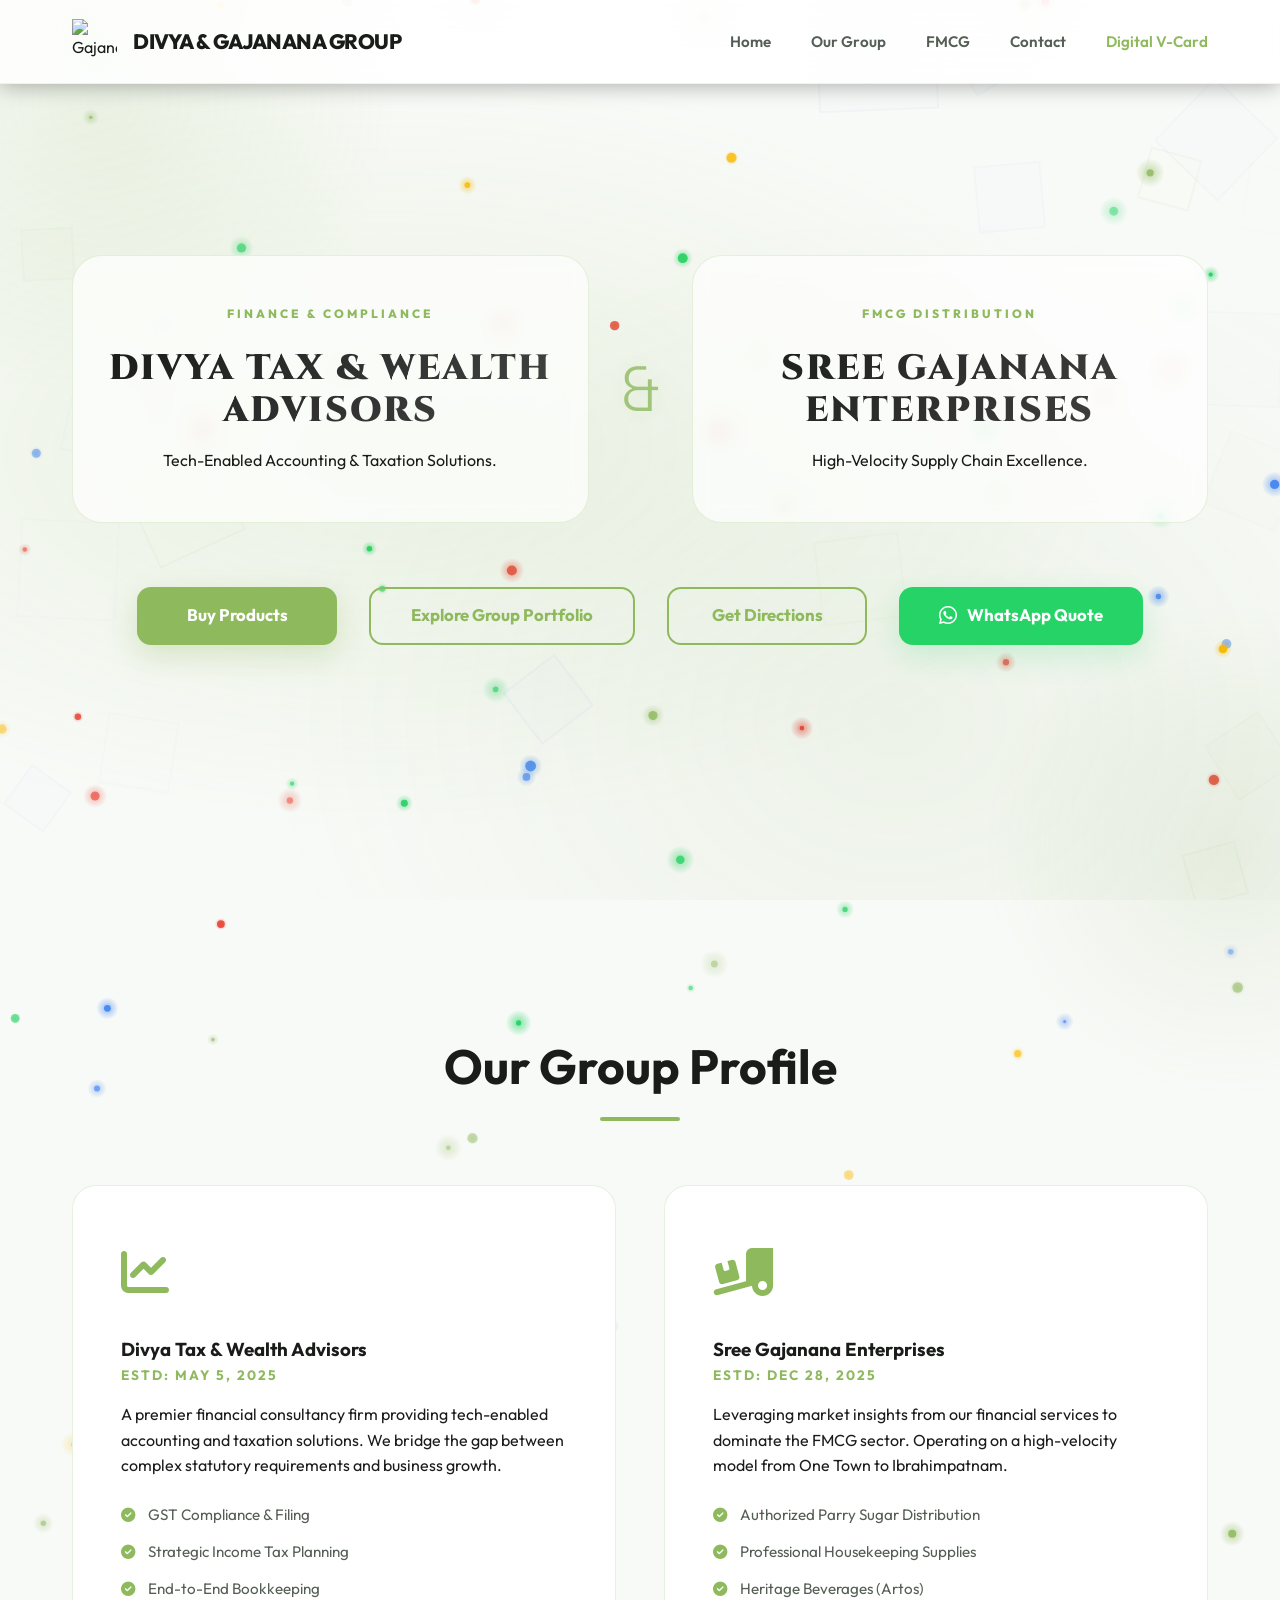
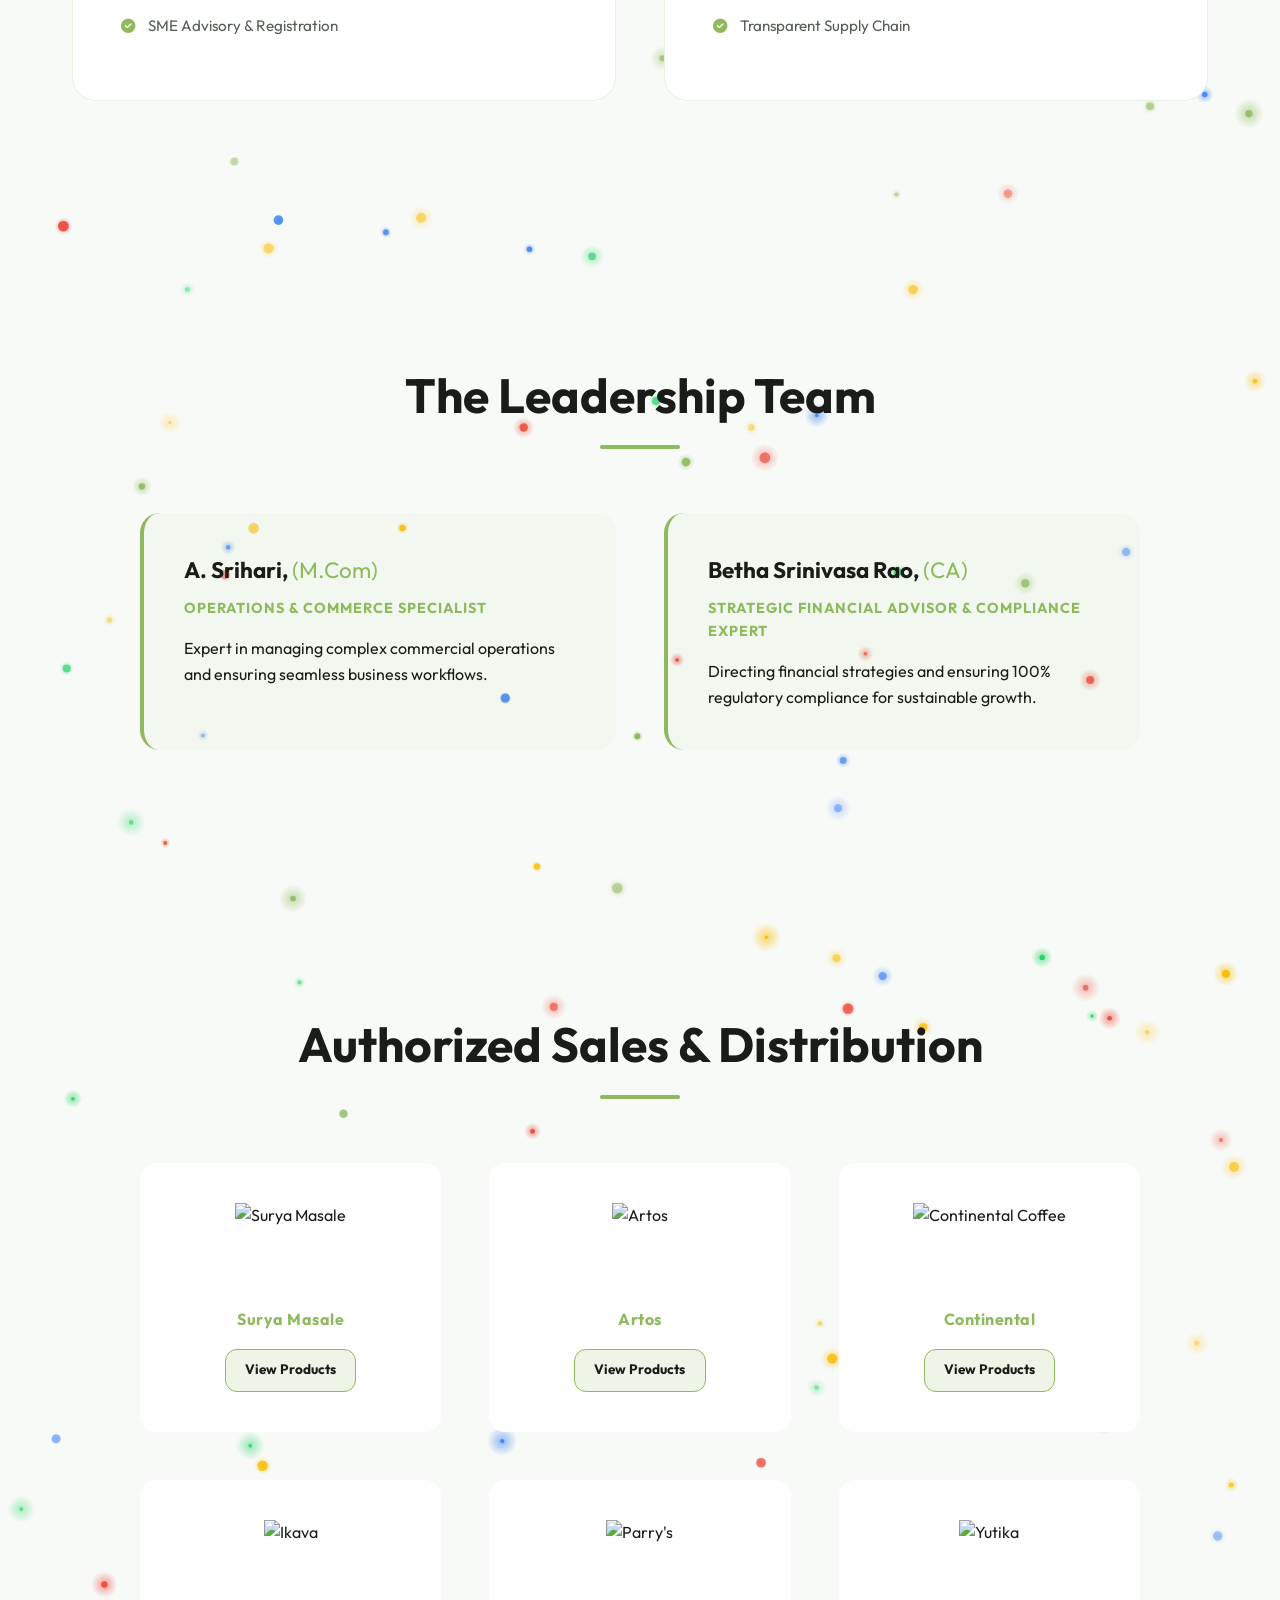
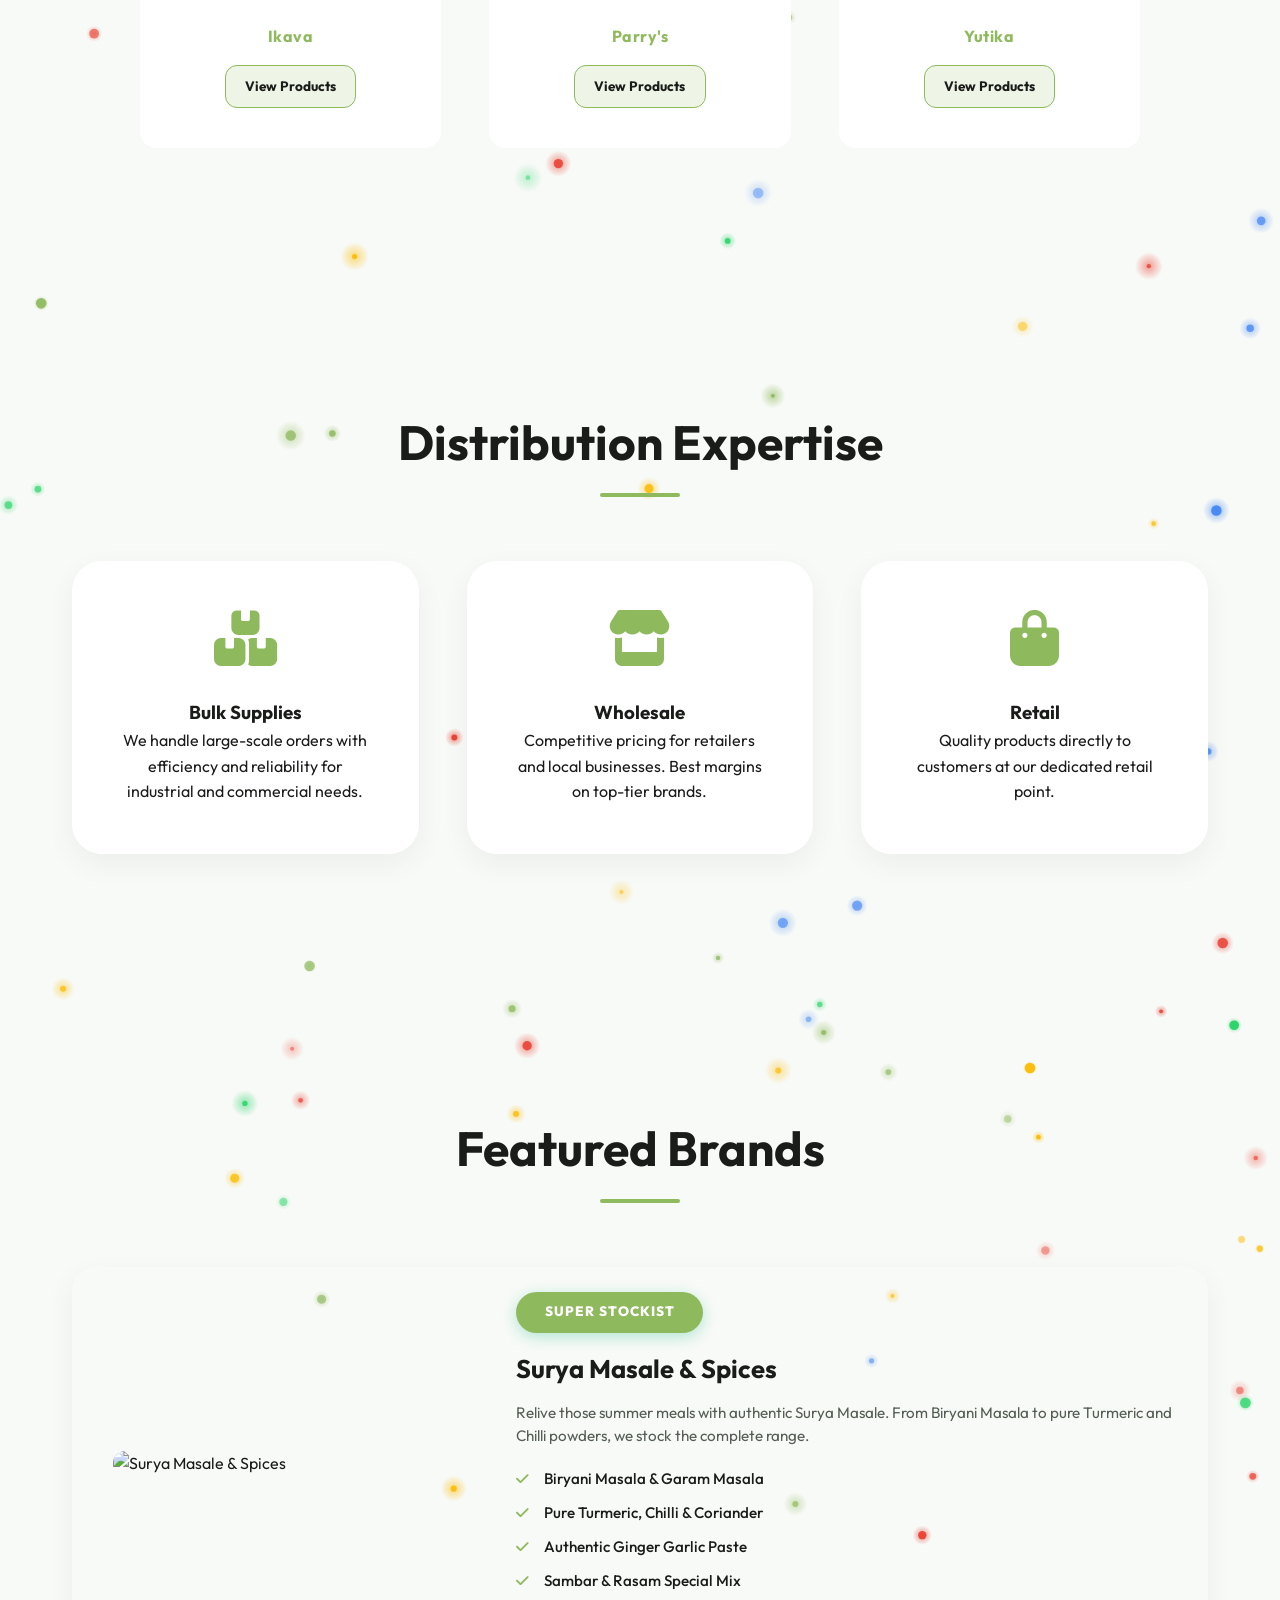
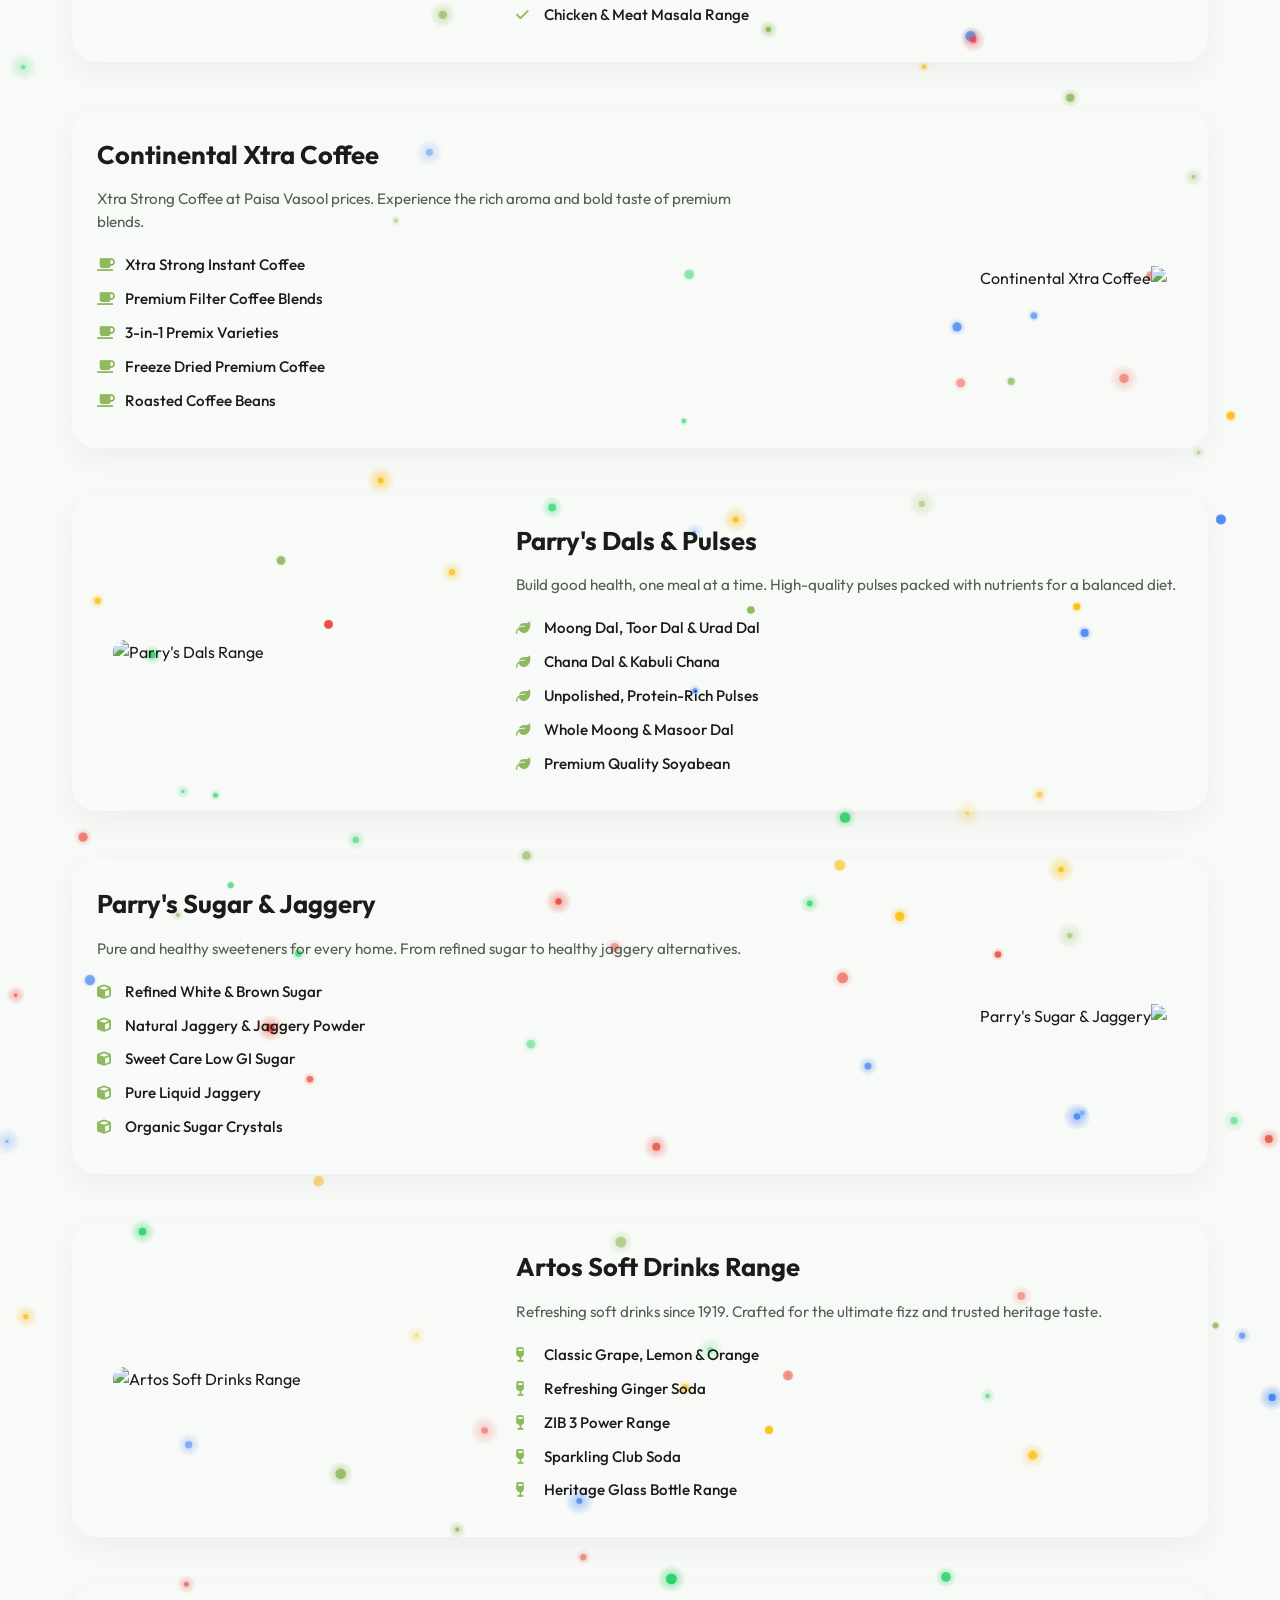
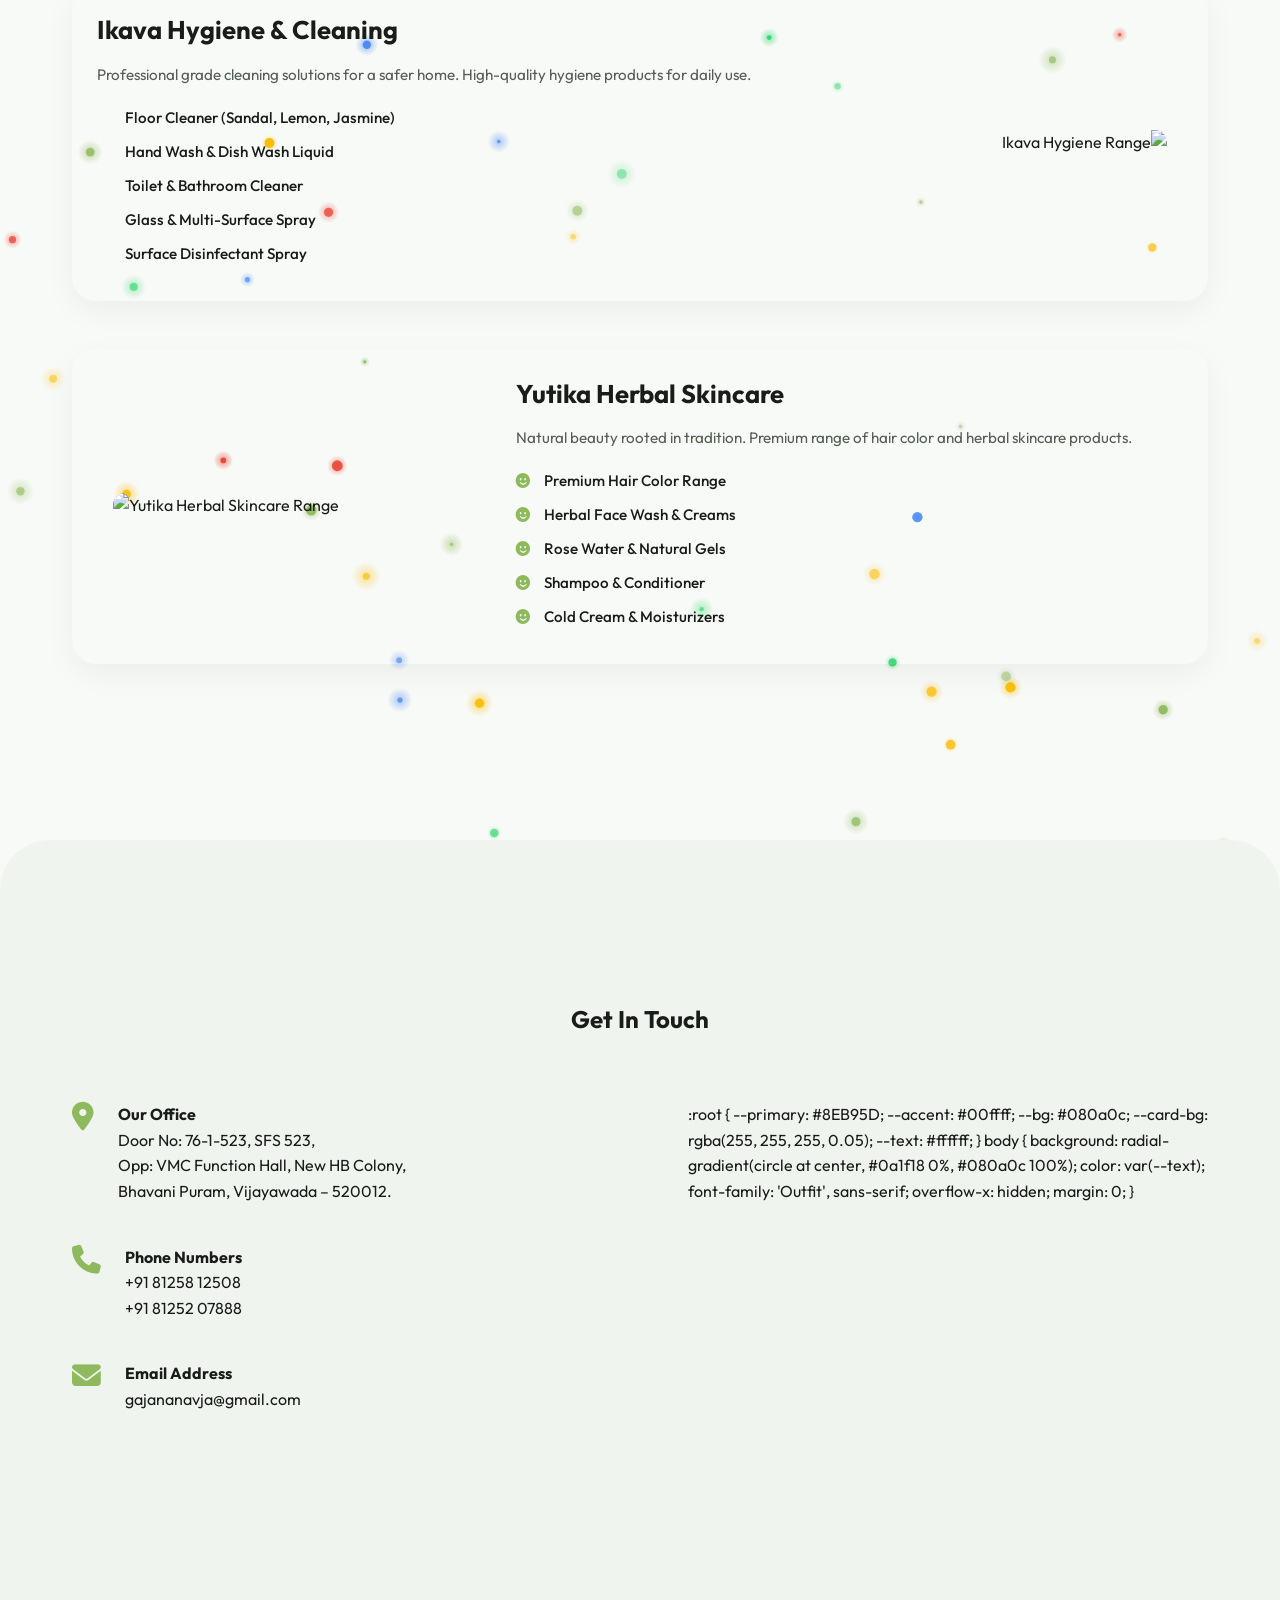
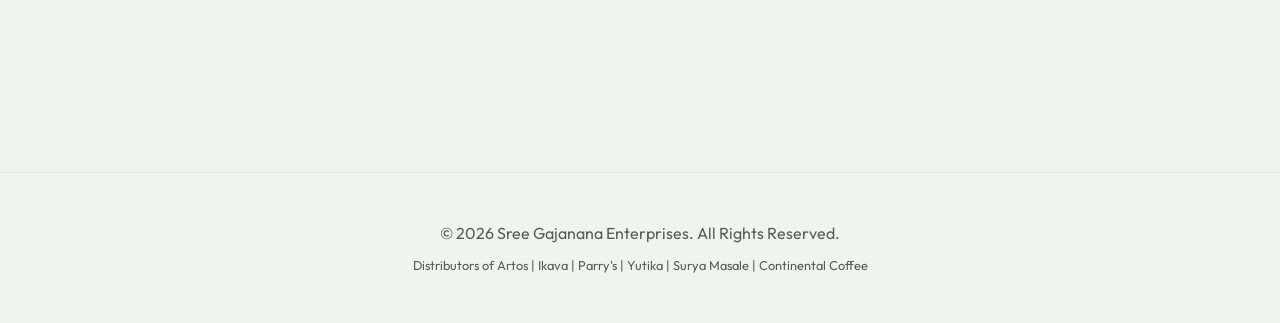
==== index.html @ d681a9a7 "Add files via upload" ====
<!DOCTYPE html>
<html lang="en">

<head>
    <meta charset="UTF-8">
    <meta name="viewport" content="width=device-width, initial-scale=1.0">
    <title>Sree Gajanana Enterprises | Authorized Wholesale Distributor</title>
    <meta name="description"
        content="Super Stockist of Surya Masala and Distributors of Artos, Ikava, Parry's, Yutika, and Continental Coffee. Bulk, Wholesale and Retail in Vijayawada.">
    <link rel="preconnect" href="https://fonts.googleapis.com">
    <link rel="preconnect" href="https://fonts.gstatic.com" crossorigin>
    <link rel="preconnect" href="https://www.gstatic.com" crossorigin>
    <link rel="stylesheet" href="style.css">
    <link href="https://fonts.googleapis.com/css2?family=Outfit:wght@300;400;600;700;800;900&family=Cinzel:wght@700;900&family=Space+Grotesk:wght@300;500;700&display=swap" rel="stylesheet">
    <link rel="stylesheet" href="https://cdnjs.cloudflare.com/ajax/libs/font-awesome/6.4.0/css/all.min.css">
    <style>
        @keyframes floatCard {
            0% { transform: translateY(0px); }
            50% { transform: translateY(-15px); }
            100% { transform: translateY(0px); }
        }
        .group-card, .leader-card, .brand-card {
            animation: floatCard 6s ease-in-out infinite;
        }
        .group-card:nth-child(even), .leader-card:nth-child(even), .brand-card:nth-child(even) {
            animation-delay: 1.5s;
            animation-duration: 7s;
        }
    </style>
</head>

<body>
    <canvas id="blocks-canvas" style="position: fixed; inset: 0; z-index: -1; pointer-events: none; opacity: 0.3;"></canvas>
    <div class="watermark"></div>

    <header>
        <div class="container">
            <nav>
                <div class="logo-container">
                    <img src="LOGO/mainlogo2.png" alt="Gajanana Logo" class="logo-img" width="50" height="50">
                    <span class="brand-name">Divya & Gajanana Group</span>
                </div>
                <div class="menu-toggle" id="mobile-menu">
                    <i class="fas fa-bars"></i>
                </div>
                <ul class="nav-links">
                    <li><a href="#home">Home</a></li>
                    <li><a href="#about">Our Group</a></li>
                    <li><a href="#brands">FMCG</a></li>
                    <li><a href="#contact">Contact</a></li>
                    <li><a href="vcard.html" style="color: var(--accent);">Digital V-Card</a></li>
                </ul>
            </nav>
        </div>
    </header>

    <main>
        <!-- Hero Section -->
        <section class="hero" id="home">
            <div class="container">
                <div class="hero-split">
                    <div class="hero-block reveal">
                        <span class="hero-tag">FINANCE & COMPLIANCE</span>
                        <h1 class="split-title">DIVYA TAX & WEALTH ADVISORS</h1>
                        <p>Tech-Enabled Accounting & Taxation Solutions.</p>
                    </div>
                    <div class="hero-divider">
                        <span class="hero-amp">&</span>
                    </div>
                    <div class="hero-block reveal">
                        <span class="hero-tag">FMCG DISTRIBUTION</span>
                        <h1 class="split-title">SREE GAJANANA ENTERPRISES</h1>
                        <p>High-Velocity Supply Chain Excellence.</p>
                    </div>
                </div>
                <div class="hero-cta-group">
                    <a href="products.html" class="cta-button primary">Buy Products</a>
                    <a href="#about" class="cta-button secondary">Explore Group Portfolio</a>
                    <a href="#contact" class="cta-button secondary">Get Directions</a>
                    <a href="https://wa.me/918125812508" class="cta-button whatsapp">
                        <i class="fab fa-whatsapp"></i> WhatsApp Quote
                    </a>
                </div>


            </div>
        </section>

        <!-- Group Profile Section -->
        <section class="about-section reveal" id="about">
            <div class="container">
                <h2 class="section-title reveal">Our Group Profile</h2>
                <div class="group-grid">
                    <!-- Divya Tax Card -->
                    <div class="group-card reveal">
                        <div class="group-icon"><i class="fas fa-chart-line"></i></div>
                        <h3>Divya Tax & Wealth Advisors</h3>
                        <p class="est-date">ESTD: May 5, 2025</p>
                        <p>A premier financial consultancy firm providing tech-enabled accounting and taxation solutions. We bridge the gap between complex statutory requirements and business growth.</p>
                        <ul class="group-services">
                            <li><i class="fas fa-check-circle"></i> GST Compliance & Filing</li>
                            <li><i class="fas fa-check-circle"></i> Strategic Income Tax Planning</li>
                            <li><i class="fas fa-check-circle"></i> End-to-End Bookkeeping</li>
                            <li><i class="fas fa-check-circle"></i> SME Advisory & Registration</li>
                        </ul>
                    </div>
                    <!-- Gajanana Card -->
                    <div class="group-card reveal">
                        <div class="group-icon"><i class="fas fa-truck-loading"></i></div>
                        <h3>Sree Gajanana Enterprises</h3>
                        <p class="est-date">ESTD: Dec 28, 2025</p>
                        <p>Leveraging market insights from our financial services to dominate the FMCG sector. Operating on a high-velocity model from One Town to Ibrahimpatnam.</p>
                        <ul class="group-services">
                            <li><i class="fas fa-check-circle"></i> Authorized Parry Sugar Distribution</li>
                            <li><i class="fas fa-check-circle"></i> Professional Housekeeping Supplies</li>
                            <li><i class="fas fa-check-circle"></i> Heritage Beverages (Artos)</li>
                            <li><i class="fas fa-check-circle"></i> Transparent Supply Chain</li>
                        </ul>
                    </div>
                </div>
            </div>
        </section>

        <!-- Leadership Section -->
        <section class="leadership-section reveal">
            <div class="container">
                <h2 class="section-title reveal">The Leadership Team</h2>
                <div class="leader-grid">
                    <div class="leader-card reveal">
                        <div class="leader-info">
                            <h4>A. Srihari, <span class="degree">(M.Com)</span></h4>
                            <p class="role">Operations & Commerce Specialist</p>
                            <p>Expert in managing complex commercial operations and ensuring seamless business workflows.</p>
                        </div>
                    </div>
                    <div class="leader-card reveal">
                        <div class="leader-info">
                            <h4>Betha Srinivasa Rao, <span class="degree">(CA)</span></h4>
                            <p class="role">Strategic Financial Advisor & Compliance Expert</p>
                            <p>Directing financial strategies and ensuring 100% regulatory compliance for sustainable growth.</p>
                        </div>
                    </div>
                </div>
            </div>
        </section>

        <!-- Brands Section -->
        <section class="brands-section reveal" id="brands">
            <div class="container">
                <h2 class="section-title reveal">Authorized Sales & Distribution</h2>
                <div class="brands-grid">
                    <div class="brand-card reveal">
                        <img src="LOGO/surya.png" alt="Surya Masale" loading="lazy">
                        <span>Surya Masale</span>
                        <a href="products.html#surya" class="view-btn">View Products</a>
                    </div>
                    <div class="brand-card reveal">
                        <img src="LOGO/artos.png" alt="Artos">
                        <span>Artos</span>
                        <a href="products.html#artos" class="view-btn">View Products</a>
                    </div>
                    <div class="brand-card reveal">
                        <img src="LOGO/continental.png" alt="Continental Coffee">
                        <span>Continental</span>
                        <a href="products.html#continental" class="view-btn">View Products</a>
                    </div>
                    <div class="brand-card reveal">
                        <img src="LOGO/ikava.png" alt="Ikava">
                        <span>Ikava</span>
                        <a href="products.html#ikava" class="view-btn">View Products</a>
                    </div>
                    <div class="brand-card reveal">
                        <img src="LOGO/parrys.png" alt="Parry's">
                        <span>Parry's</span>
                        <a href="products.html#parrys" class="view-btn">View Products</a>
                    </div>
                    <div class="brand-card reveal">
                        <img src="LOGO/yutika.png" alt="Yutika">
                        <span>Yutika</span>
                        <a href="products.html#yutika" class="view-btn">View Products</a>
                    </div>
                </div>
            </div>
        </section>

        <!-- Services Section -->
        <section class="services reveal" id="products">
            <div class="container">
                <h2 class="section-title reveal">Distribution Expertise</h2>
                <div class="services-grid">
                    <div class="service-card reveal">
                        <i class="fas fa-boxes service-icon"></i>
                        <h3>Bulk Supplies</h3>
                        <p>We handle large-scale orders with efficiency and reliability for industrial and commercial needs.</p>
                    </div>
                    <div class="service-card reveal">
                        <i class="fas fa-store service-icon"></i>
                        <h3>Wholesale</h3>
                        <p>Competitive pricing for retailers and local businesses. Best margins on top-tier brands.</p>
                    </div>
                    <div class="service-card reveal">
                        <i class="fas fa-shopping-bag service-icon"></i>
                        <h3>Retail</h3>
                        <p>Quality products directly to customers at our dedicated retail point.</p>
                    </div>
                </div>
            </div>
        </section>

        <!-- Featured Products -->
        <section class="products-section">
            <div class="container">
                <h2 class="section-title">Featured Brands</h2>
                
                <!-- Product 1 -->
                <div class="product-showcase reveal" id="surya-showcase">
                    <div class="product-image">
                        <img src="LOGO/Surya Masale & Spices.jpeg" alt="Surya Masale & Spices" loading="lazy">
                    </div>
                    <div class="product-info">
                        <span class="hero-badge" style="margin-bottom: 1rem;">SUPER STOCKIST</span>
                        <h3>Surya Masale & Spices</h3>
                        <p>Relive those summer meals with authentic Surya Masale. From Biryani Masala to pure Turmeric and Chilli powders, we stock the complete range.</p>
                        <ul class="product-list">
                            <li><i class="fas fa-check"></i> Biryani Masala & Garam Masala</li>
                            <li><i class="fas fa-check"></i> Pure Turmeric, Chilli & Coriander</li>
                            <li><i class="fas fa-check"></i> Authentic Ginger Garlic Paste</li>
                            <li><i class="fas fa-check"></i> Sambar & Rasam Special Mix</li>
                            <li><i class="fas fa-check"></i> Chicken & Meat Masala Range</li>
                        </ul>
                    </div>
                </div>

                <!-- Continental Coffee -->
                <div class="product-showcase reveal" style="direction: rtl;" id="continental-showcase">
                    <div class="product-image">
                        <img src="LOGO/Continental Xtra Coffee.jpeg" alt="Continental Xtra Coffee">
                    </div>
                    <div class="product-info" style="direction: ltr;">
                        <h3>Continental Xtra Coffee</h3>
                        <p>Xtra Strong Coffee at Paisa Vasool prices. Experience the rich aroma and bold taste of premium blends.</p>
                        <ul class="product-list">
                            <li><i class="fas fa-coffee"></i> Xtra Strong Instant Coffee</li>
                            <li><i class="fas fa-coffee"></i> Premium Filter Coffee Blends</li>
                            <li><i class="fas fa-coffee"></i> 3-in-1 Premix Varieties</li>
                            <li><i class="fas fa-coffee"></i> Freeze Dried Premium Coffee</li>
                            <li><i class="fas fa-coffee"></i> Roasted Coffee Beans</li>
                        </ul>
                    </div>
                </div>

                <!-- Parry's Dal -->
                <div class="product-showcase reveal" id="parrys-showcase">
                    <div class="product-image">
                        <img src="LOGO/Parry's Dals & Pulses.jpeg" alt="Parry's Dals Range">
                    </div>
                    <div class="product-info">
                        <h3>Parry's Dals & Pulses</h3>
                        <p>Build good health, one meal at a time. High-quality pulses packed with nutrients for a balanced diet.</p>
                        <ul class="product-list">
                            <li><i class="fas fa-leaf"></i> Moong Dal, Toor Dal & Urad Dal</li>
                            <li><i class="fas fa-leaf"></i> Chana Dal & Kabuli Chana</li>
                            <li><i class="fas fa-leaf"></i> Unpolished, Protein-Rich Pulses</li>
                            <li><i class="fas fa-leaf"></i> Whole Moong & Masoor Dal</li>
                            <li><i class="fas fa-leaf"></i> Premium Quality Soyabean</li>
                        </ul>
                    </div>
                </div>

                <!-- Parry's Sugar & Jaggery -->
                <div class="product-showcase reveal" style="direction: rtl;">
                    <div class="product-image">
                        <img src="LOGO/Parry's Sugar & Jaggery.jpg" alt="Parry's Sugar & Jaggery">
                    </div>
                    <div class="product-info" style="direction: ltr;">
                        <h3>Parry's Sugar & Jaggery</h3>
                        <p>Pure and healthy sweeteners for every home. From refined sugar to healthy jaggery alternatives.</p>
                        <ul class="product-list">
                            <li><i class="fas fa-cube"></i> Refined White & Brown Sugar</li>
                            <li><i class="fas fa-cube"></i> Natural Jaggery & Jaggery Powder</li>
                            <li><i class="fas fa-cube"></i> Sweet Care Low GI Sugar</li>
                            <li><i class="fas fa-cube"></i> Pure Liquid Jaggery</li>
                            <li><i class="fas fa-cube"></i> Organic Sugar Crystals</li>
                        </ul>
                    </div>
                </div>

                <!-- Artos -->
                <div class="product-showcase reveal" id="artos-showcase">
                    <div class="product-image">
                        <img src="LOGO/Artos Soft Drinks Range2.jpg" alt="Artos Soft Drinks Range">
                    </div>
                    <div class="product-info">
                        <h3>Artos Soft Drinks Range</h3>
                        <p>Refreshing soft drinks since 1919. Crafted for the ultimate fizz and trusted heritage taste.</p>
                        <ul class="product-list">
                            <li><i class="fas fa-wine-glass"></i> Classic Grape, Lemon & Orange</li>
                            <li><i class="fas fa-wine-glass"></i> Refreshing Ginger Soda</li>
                            <li><i class="fas fa-wine-glass"></i> ZIB 3 Power Range</li>
                            <li><i class="fas fa-wine-glass"></i> Sparkling Club Soda</li>
                            <li><i class="fas fa-wine-glass"></i> Heritage Glass Bottle Range</li>
                        </ul>
                    </div>
                </div>

                <!-- Ikava -->
                <div class="product-showcase reveal" style="direction: rtl;" id="ikava-showcase">
                    <div class="product-image">
                        <img src="LOGO/Ikava Hygiene & Cleaning.jpg" alt="Ikava Hygiene Range">
                    </div>
                    <div class="product-info" style="direction: ltr;">
                        <h3>Ikava Hygiene & Cleaning</h3>
                        <p>Professional grade cleaning solutions for a safer home. High-quality hygiene products for daily use.</p>
                        <ul class="product-list">
                            <li><i class="fas fa-sparkles"></i> Floor Cleaner (Sandal, Lemon, Jasmine)</li>
                            <li><i class="fas fa-sparkles"></i> Hand Wash & Dish Wash Liquid</li>
                            <li><i class="fas fa-sparkles"></i> Toilet & Bathroom Cleaner</li>
                            <li><i class="fas fa-sparkles"></i> Glass & Multi-Surface Spray</li>
                            <li><i class="fas fa-sparkles"></i> Surface Disinfectant Spray</li>
                        </ul>
                    </div>
                </div>

                <!-- Yutika -->
                <div class="product-showcase reveal" id="yutika-showcase">
                    <div class="product-image">
                        <img src="LOGO/Yutika Herbal Skincare.png" alt="Yutika Herbal Skincare Range">
                    </div>
                    <div class="product-info">
                        <h3>Yutika Herbal Skincare</h3>
                        <p>Natural beauty rooted in tradition. Premium range of hair color and herbal skincare products.</p>
                        <ul class="product-list">
                            <li><i class="fas fa-smile"></i> Premium Hair Color Range</li>
                            <li><i class="fas fa-smile"></i> Herbal Face Wash & Creams</li>
                            <li><i class="fas fa-smile"></i> Rose Water & Natural Gels</li>
                            <li><i class="fas fa-smile"></i> Shampoo & Conditioner</li>
                            <li><i class="fas fa-smile"></i> Cold Cream & Moisturizers</li>
                        </ul>
                    </div>
                </div>
            </div>
        </section>
            </div>
        </section>
            </div>
        </section>

        <!-- Contact Section -->
        <section class="contact-section" id="contact">
            <div class="container">
                <h2>Get In Touch</h2>
                <div class="contact-grid">
                    <div class="contact-form-info">
                        <div class="contact-info-item">
                            <i class="fas fa-location-dot"></i>
                            <div>
                                <h4>Our Office</h4>
                                <p>Door No: 76-1-523, SFS 523,<br>
                                    Opp: VMC Function Hall, New HB Colony,<br>
                                    Bhavani Puram, Vijayawada – 520012.</p>
                            </div>
                        </div>
                        <div class="contact-info-item">
                            <i class="fas fa-phone"></i>
                            <div>
                                <h4>Phone Numbers</h4>
                                <p>+91 81258 12508<br>+91 81252 07888</p>
                            </div>
                        </div>
                        <div class="contact-info-item">
                            <i class="fas fa-envelope"></i>
                            <div>
                                <h4>Email Address</h4>
                                <p>gajananavja@gmail.com</p>
                            </div>
                        </div>
                    </div>
                    <div class="contact-map">
                        :root {
            --primary: #8EB95D;
            --accent: #00ffff;
            --bg: #080a0c;
            --card-bg: rgba(255, 255, 255, 0.05);
            --text: #ffffff;
        }
        body {
            background: radial-gradient(circle at center, #0a1f18 0%, #080a0c 100%);
            color: var(--text);
            font-family: 'Outfit', sans-serif;
            overflow-x: hidden;
            margin: 0;
        }
                        <iframe 
                            src="https://www.google.com/maps/embed?pb=!1m13!1m8!1m3!1d1912.3852902063368!2d80.5966263!3d16.5376759!3m2!1i1024!2i768!4f13.1!3m2!1m1!2zMTbCsDMyJzE1LjYiTiA4MMKwMzUnNDcuOSJF!5e0!3m2!1sen!2sin!4v1778059981471!5m2!1sen!2sin" 
                            width="100%" height="400" style="border:0; border-radius: 20px;" allowfullscreen="" loading="lazy" referrerpolicy="no-referrer-when-downgrade">
                        </iframe>
                    </div>
                </div>
            </div>
        </section>
    </main>

    <footer>
        <div class="container">
            <p>&copy; 2026 Sree Gajanana Enterprises. All Rights Reserved.</p>
            <p style="font-size: 0.8rem; margin-top: 0.5rem;">Distributors of Artos | Ikava | Parry's | Yutika | Surya
                Masale | Continental Coffee</p>
        </div>
    </footer>

    <script type="module">
        // ── DYNAMIC PARTICLES (V-CARD STYLE) ──
        const canvas = document.createElement('canvas');
        canvas.id = 'particles-canvas';
        document.body.prepend(canvas);
        const ctx = canvas.getContext('2d');
        let pts = [];
        const resize = () => { canvas.width = innerWidth; canvas.height = document.body.scrollHeight; };
        resize(); window.addEventListener('resize', resize);

        function makeSpot(startY) {
            return {
                x: Math.random() * innerWidth,
                y: startY !== undefined ? startY : Math.random() * document.body.scrollHeight,
                r: Math.random() * 4 + 1.5,
                dx: (Math.random() - 0.5) * 0.8,
                dy: -(Math.random() * 0.5 + 0.2),
                a: Math.random() * 0.6 + 0.4,
                glow: Math.random() * 10 + 5,
                c: ['142,185,93', '66,133,244', '234,67,53', '251,188,5', '37,211,102'][Math.floor(Math.random() * 5)]
            };
        }

        for (let i = 0; i < 450; i++) pts.push(makeSpot());

        (function loop() {
            ctx.clearRect(0, 0, canvas.width, canvas.height);
            pts.forEach((p, i) => {
                p.x += p.dx; p.y += p.dy; p.a -= 0.0006;
                if (p.a <= 0 || p.y < -30) { pts[i] = makeSpot(canvas.height + 30); return; }
                
                const grad = ctx.createRadialGradient(p.x, p.y, 0, p.x, p.y, p.glow);
                grad.addColorStop(0, `rgba(${p.c},${p.a * 0.6})`);
                grad.addColorStop(1, `rgba(${p.c},0)`);
                ctx.beginPath(); ctx.arc(p.x, p.y, p.glow, 0, Math.PI * 2);
                ctx.fillStyle = grad; ctx.fill();
                
                ctx.beginPath(); ctx.arc(p.x, p.y, p.r, 0, Math.PI * 2);
                ctx.fillStyle = `rgba(${p.c},${p.a})`; ctx.fill();
            });
            requestAnimationFrame(loop);
        })();

        // Floating Blocks Logic
        const blocksCanvas = document.getElementById('blocks-canvas');
        const bctx = blocksCanvas.getContext('2d');
        let blocks = [];
        const resizeBlocks = () => { 
            blocksCanvas.width = innerWidth; 
            blocksCanvas.height = window.innerHeight; 
        };
        resizeBlocks(); window.addEventListener('resize', resizeBlocks);

        function createBlock() {
            return {
                x: Math.random() * blocksCanvas.width,
                y: Math.random() * blocksCanvas.height,
                size: Math.random() * 80 + 40,
                speed: Math.random() * 0.4 + 0.1,
                rot: Math.random() * Math.PI * 2,
                rotSpeed: (Math.random() - 0.5) * 0.01,
                opacity: Math.random() * 0.15 + 0.05,
                color: Math.random() > 0.5 ? '142,185,93' : '100,150,255'
            };
        }
        for (let i = 0; i < 20; i++) blocks.push(createBlock());

        function drawBlocks() {
            bctx.clearRect(0, 0, blocksCanvas.width, blocksCanvas.height);
            blocks.forEach(b => {
                b.y -= b.speed;
                b.rot += b.rotSpeed;
                if (b.y + b.size < 0) b.y = blocksCanvas.height + b.size;

                bctx.save();
                bctx.translate(b.x, b.y);
                bctx.rotate(b.rot);
                bctx.strokeStyle = `rgba(${b.color}, ${b.opacity})`;
                bctx.lineWidth = 2;
                bctx.strokeRect(-b.size / 2, -b.size / 2, b.size, b.size);
                
                // Subtle fill
                bctx.fillStyle = `rgba(${b.color}, ${b.opacity * 0.2})`;
                bctx.fillRect(-b.size / 2, -b.size / 2, b.size, b.size);
                bctx.restore();
            });
            requestAnimationFrame(drawBlocks);
        }
        drawBlocks();

        // Scroll Reveal
        window.reveal = function() {
            document.querySelectorAll(".reveal").forEach(el => {
                if (el.getBoundingClientRect().top < window.innerHeight - 100)
                    el.classList.add("active");
            });
        }
        window.addEventListener("scroll", window.reveal);
        window.addEventListener("load", window.reveal);
    </script>
    <style>
        .hero, .about-section, .product-showcase { background: transparent !important; }
    </style>
</body>
</html>
---- style.css ----
@keyframes rotateCenter {
    from { transform: translate(-50%, -50%) rotate(0deg); }
    to { transform: translate(-50%, -50%) rotate(360deg); }
}

.rotating-logo {
    animation: rotateCenter 20s linear infinite;
}

:root {
    --primary: #8EB95D; /* Darkened slightly for contrast on light background */
    --primary-glow: rgba(142, 185, 93, 0.15);
    --bg-main: #f8faf7;
    --bg-darker: #f0f4ef;
    --bg-card: #ffffff;
    --text-light: #1a1c1a;
    --text-muted: #555e55;
    --border-subtle: rgba(142, 185, 93, 0.2);
    --font-main: 'Outfit', sans-serif;
    --shadow-soft: 0 10px 30px rgba(0,0,0,0.05);
    --shadow-hover: 0 20px 40px rgba(142, 185, 93, 0.12);
    --accent: #8EB95D;
    --secondary: #769E4B;
}

#particles-canvas { position:fixed; inset:0; z-index:-1 !important; pointer-events:none !important; }

.watermark {
    position: fixed;
    top: 50%;
    left: 50%;
    transform: translate(-50%, -50%);
    width: 70vw;
    height: 70vw;
    background: url('LOGO/mainlogo2.png') no-repeat center;
    background-size: contain;
    opacity: 0.2;
    z-index: -2;
    pointer-events: none;
    filter: drop-shadow(0 0 30px rgba(0,0,0,0.03));
}

body { position:relative; }
body::before {
    content:''; position:fixed; width:600px; height:600px;
    background:radial-gradient(circle, rgba(142, 185, 93, 0.12), transparent 70%);
    top:-200px; left:-200px; z-index:-1 !important; pointer-events:none !important;
    animation:blob1 10s ease-in-out infinite alternate;
}
body::after {
    content:''; position:fixed; width:500px; height:500px;
    background:radial-gradient(circle, rgba(118, 158, 75, 0.1), transparent 70%);
    bottom:-200px; right:-200px; z-index:-1 !important; pointer-events:none !important;
    animation:blob1 12s ease-in-out infinite alternate-reverse;
}

@keyframes blob1 { to { transform: translate(60px,80px) scale(1.15); } }


/* Scroll Reveal Utility */
.reveal {
    opacity: 0;
    transform: translateY(30px);
    transition: all 0.8s cubic-bezier(0.175, 0.885, 0.32, 1.275);
}

.reveal.active {
    opacity: 1;
    transform: translateY(0);
}

* {
    margin: 0;
    padding: 0;
    box-sizing: border-box;
}

html {
    scroll-behavior: smooth;
}

body {
    font-family: var(--font-main);
    background: var(--bg-main);
    color: var(--text-light);
    line-height: 1.6;
    overflow-x: hidden;
}

/* Custom Selection */
::selection {
    background: var(--primary);
    color: white;
}

.container {
    max-width: 1200px;
    margin: 0 auto;
    padding: 0 2rem;
}

/* Header & Navigation */
header {
    position: fixed;
    width: 100%;
    top: 0;
    z-index: 1000;
    box-shadow: 0 2px 20px rgba(0,0,0,0.3);
    background: rgba(255,255,255,0.85) !important; 
    backdrop-filter:blur(20px); 
    border-bottom:1px solid rgba(142, 185, 93, 0.15) !important;
}

nav {
    display: flex;
    justify-content: space-between;
    align-items: center;
    padding: 1.2rem 0;
}

.logo-container {
    display: flex;
    align-items: center;
    gap: 1rem;
    text-decoration: none;
}

.logo-img {
    height: 45px;
    width: auto;
    background: transparent;
    border: none;
    filter: drop-shadow(0 2px 10px rgba(196, 232, 158, 0.2));
}

.brand-name {
    font-size: 1.3rem;
    font-weight: 800;
    color: #1a1c1a;
    letter-spacing: -0.5px;
    text-transform: uppercase;
}

.menu-toggle {
    display: none;
    font-size: 1.5rem;
    color: var(--primary);
    cursor: pointer;
}

.nav-links {
    display: flex;
    gap: 2.5rem;
    list-style: none;
}

.nav-links a {
    text-decoration: none;
    color: var(--text-muted);
    font-weight: 600;
    font-size: 0.95rem;
    transition: all 0.3s ease;
}

.nav-links a:hover {
    color: var(--primary);
}

/* Hero Section */
.hero {
    min-height: 100vh;
    display: flex;
    align-items: center;
    justify-content: center;
    background: linear-gradient(135deg, #f8faf7 0%, #edf2eb 100%) !important;
    position: relative;
    overflow: hidden;
    text-align: center;
}

.hero::before {
    content:''; position:absolute; inset:0;
    background: radial-gradient(ellipse at 30% 50%, rgba(142, 185, 93, 0.12) 0%, transparent 60%),
                radial-gradient(ellipse at 70% 80%, rgba(118, 158, 75, 0.08) 0%, transparent 50%);
    pointer-events: none !important;
    z-index: -1 !important;
}



.hero-split {
    display: flex;
    align-items: center;
    justify-content: center;
    gap: 2rem;
    width: 100%;
    margin-bottom: 4rem;
    position: relative;
    z-index: 20;
}

.hero-block {
    flex: 1;
    background: rgba(255, 255, 255, 0.7);
    padding: 3rem 2rem;
    border-radius: 30px;
    border: 1px solid rgba(142, 185, 93, 0.2);
    backdrop-filter: blur(10px);
    transition: all 0.5s ease;
}

.hero-block:hover {
    transform: translateY(-10px);
    background: rgba(142, 185, 93, 0.08);
    border-color: var(--primary);
    box-shadow: 0 15px 40px rgba(0,0,0,0.1);
}

.hero-tag {
    color: var(--primary);
    font-weight: 800;
    font-size: 0.75rem;
    letter-spacing: 3px;
    text-transform: uppercase;
    display: block;
    margin-bottom: 1.5rem;
}

.split-title {
    font-family: 'Cinzel', serif;
    font-size: 2.2rem;
    font-weight: 900;
    line-height: 1.2;
    margin-bottom: 1rem;
    letter-spacing: 2px;
    background: linear-gradient(135deg, #1a1c1a 0%, #444 100%);
    -webkit-background-clip: text;
    -webkit-text-fill-color: transparent;
}


.hero-divider {
    display: flex;
    align-items: center;
    justify-content: center;
}

.hero-amp {
    font-family: 'Space Grotesk', serif;
    font-size: 4rem;
    color: var(--primary);
    font-weight: 300;
    text-shadow: 0 0 20px var(--primary-glow);
    opacity: 0.8;
}

.hero-cta-group {
    display: flex;
    gap: 2rem;
    justify-content: center;
    position: relative;
    z-index: 20;
}

@media (max-width: 991px) {
    .hero-split { flex-direction: column; gap: 1rem; }
    .hero-divider { display: none; }
    .hero-block { padding: 2rem; width: 100%; }
    .split-title { font-size: 1.6rem; }
    .hero-cta-group { 
        display: grid;
        grid-template-columns: 1fr 1fr;
        gap: 0.8rem;
        width: 100%;
        padding: 0 10px;
    }
    .hero-cta-group .cta-button {
        width: auto;
        min-width: 0;
        padding: 0.8rem 0.5rem;
        font-size: 0.75rem;
    }
}



.hero-content p {
    font-size: 1.3rem;
    color: var(--text-muted);
    max-width: 650px;
    margin: 0 auto 3rem;
    font-weight: 500;
    animation: fadeInUp 1s cubic-bezier(0.16, 1, 0.3, 1) 0.2s backwards;
}

.hero-badge {
    background: var(--primary);
    color: white;
    padding: 0.6rem 1.8rem;
    border-radius: 99px;
    font-weight: 800;
    font-size: 0.85rem;
    display: inline-block;
    margin-bottom: 2rem;
    box-shadow: 0 4px 15px rgba(16, 185, 129, 0.3);
    letter-spacing: 1px;
    animation: bounce 3s infinite;
}

.hero-buttons {
    display: flex;
    gap: 1.5rem;
    justify-content: center;
    align-items: center;
    animation: fadeInUp 1s cubic-bezier(0.16, 1, 0.3, 1) 0.4s backwards;
}

.cta-button {
    padding: 1rem 2.5rem;
    border-radius: 14px;
    text-decoration: none;
    font-weight: 700;
    font-size: 1.05rem;
    transition: all 0.4s cubic-bezier(0.16, 1, 0.3, 1);
    display: inline-flex;
    align-items: center;
    justify-content: center;
    min-width: 200px;
    height: 58px;
    position: relative;
    z-index: 9999 !important;
    pointer-events: auto !important;
    cursor: pointer !important;
}



.cta-button.primary {
    background: var(--primary);
    color: #fff;
    box-shadow: 0 10px 30px rgba(142, 185, 93, 0.3);
}

.cta-button.secondary {
    background: transparent;
    color: var(--primary);
    border: 2px solid var(--primary);
}

.cta-button.whatsapp {
    background: #25D366;
    color: white;
    box-shadow: 0 10px 30px rgba(37, 211, 102, 0.2);
}

.cta-button:hover {
    transform: translateY(-5px) scale(1.02);
    box-shadow: 0 15px 40px rgba(0,0,0,0.3);
}

.cta-button i {
    margin-right: 10px;
    font-size: 1.3rem;
}

/* Sections */
section {
    padding: 8rem 0;
}

.section-title {
    text-align: center;
    font-size: 3rem;
    margin-bottom: 4rem;
    position: relative;
    padding-bottom: 1rem;
    color: #1a1c1a;
}

.section-title::after {
    content: '';
    position: absolute;
    bottom: 0;
    left: 50%;
    transform: translateX(-50%);
    width: 80px;
    height: 4px;
    background: var(--primary);
    border-radius: 2px;
}

/* Brands Grid */
.brands-grid {
    display: grid;
    grid-template-columns: repeat(3, 1fr);
    gap: 3rem;
    max-width: 1000px;
    margin: 0 auto;
}

.brand-card {
    background: var(--bg-card);
    padding: 2.5rem 1.5rem;
    border-radius: 16px;
    display: flex;
    flex-direction: column;
    align-items: center;
    justify-content: center;
    text-align: center;
    transition: all 0.5s cubic-bezier(0.4, 0, 0.2, 1);
    border: none;
    backdrop-filter: blur(10px);
}

.brand-card:hover {
    transform: translateY(-8px);
    border-color: var(--primary);
    background: rgba(255, 255, 255, 0.05);
    box-shadow: 0 0 30px var(--primary-glow);
}

.brand-card img {
    height: 80px;
    width: auto;
    max-width: 100%;
    object-fit: contain;
    margin-bottom: 1.5rem;
    filter: drop-shadow(0 0 10px rgba(255,255,255,0.1));
}

.brand-card span {
    font-weight: 700;
    color: var(--primary);
    font-size: 1rem;
    letter-spacing: 0.5px;
    margin-bottom: 1rem;
}

.view-btn {
    text-decoration: none;
    color: #1a1c1a;
    background: rgba(142, 185, 93, 0.15);
    border: 1px solid var(--primary);
    padding: 0.6rem 1.2rem;
    border-radius: 12px;
    font-size: 0.85rem;
    font-weight: 700;
    transition: all 0.3s ease;
}

.view-btn:hover {
    background: var(--primary);
    transform: scale(1.05);
    box-shadow: 0 5px 15px rgba(16, 185, 129, 0.3);
}

/* Services */
.services-grid {
    display: grid;
    grid-template-columns: repeat(3, 1fr);
    gap: 3rem;
}

.service-card {
    background: var(--bg-card);
    padding: 3rem;
    border-radius: 30px;
    text-align: center;
    box-shadow: var(--shadow-soft);
    transition: all 0.4s ease;
    border: 1px solid rgba(255, 255, 255, 0.05);
}

.service-card:hover {
    transform: translateY(-15px);
    box-shadow: var(--shadow-hover);
    background: rgba(255, 255, 255, 0.08);
}

.service-icon {
    font-size: 3.5rem;
    margin-bottom: 2rem;
    display: block;
    color: var(--primary);
}

/* Product Showcase */
.product-showcase {
    display: grid;
    grid-template-columns: 1fr 1.8fr;
    gap: 3rem;
    align-items: stretch;
    margin-bottom: 3rem;
    padding: 1.5rem;
    background: var(--bg-card);
    border-radius: 24px;
    box-shadow: var(--shadow-soft);
    border: 1px solid rgba(255, 255, 255, 0.05);
}

.product-image {
    display: flex;
    align-items: center;
    justify-content: center;
    background: rgba(255,255,255,0.02);
    border-radius: 16px;
    padding: 1rem;
}

.product-image img {
    width: 100%;
    height: auto;
    max-height: 250px;
    object-fit: contain;
    border-radius: 12px;
    transition: 0.5s;
}

.product-showcase:hover .product-image img {
    transform: scale(1.05);
}

.product-info h3 {
    font-size: 1.6rem;
    margin-bottom: 0.8rem;
    color: #1a1c1a;
}

.product-info p {
    color: var(--text-muted);
    font-size: 0.95rem;
    margin-bottom: 1.2rem;
    line-height: 1.5;
}

.product-list {
    list-style: none;
    padding: 0;
}

.product-list li {
    display: flex;
    align-items: center;
    gap: 0.8rem;
    margin-bottom: 0.6rem;
    font-weight: 500;
    color: #1a1c1a;
    font-size: 0.95rem;
}

.product-list li i {
    color: var(--primary);
    font-size: 0.9rem;
    width: 15px;
}

/* Contact Section */
.contact-section {
    background: #f0f4ef;
    color: #1a1c1a;
    border-radius: 50px 50px 0 0;
    padding: 10rem 0;
}

.contact-section h2 { color: #1a1c1a; text-align: center; margin-bottom: 4rem; }

.contact-grid {
    display: grid;
    grid-template-columns: 1fr 1fr;
    gap: 6rem;
}

.contact-info-item {
    display: flex;
    gap: 1.5rem;
    margin-bottom: 2.5rem;
}

.contact-info-item i {
    font-size: 1.8rem;
    color: var(--primary);
}

/* Group & Leadership Sections */
.group-grid {
    display: grid;
    grid-template-columns: repeat(2, 1fr);
    gap: 3rem;
    margin-top: 2rem;
}

.group-card {
    background: var(--bg-card);
    padding: 3rem;
    border-radius: 24px;
    border: 1px solid var(--border-subtle);
    transition: all 0.4s ease;
    backdrop-filter: blur(10px);
}

.group-card:hover {
    transform: translateY(-10px);
    border-color: var(--primary);
    box-shadow: 0 0 30px var(--primary-glow);
}

.group-icon {
    font-size: 3rem;
    color: var(--primary);
    margin-bottom: 1.5rem;
}

.est-date {
    font-size: 0.85rem;
    font-weight: 700;
    color: var(--primary);
    text-transform: uppercase;
    letter-spacing: 2px;
    margin-bottom: 1rem;
}

.group-services {
    list-style: none;
    margin-top: 1.5rem;
    padding: 0;
}

.group-services li {
    display: flex;
    align-items: center;
    gap: 0.8rem;
    margin-bottom: 0.8rem;
    font-size: 0.95rem;
    color: var(--text-muted);
}

.group-services li i {
    color: var(--primary);
    font-size: 0.9rem;
}

.leader-grid {
    display: grid;
    grid-template-columns: repeat(2, 1fr);
    gap: 3rem;
    max-width: 1000px;
    margin: 0 auto;
}

.leader-card {
    background: rgba(142, 185, 93, 0.05);
    padding: 2.5rem;
    border-radius: 20px;
    border-left: 4px solid var(--primary);
    transition: all 0.3s ease;
}

.leader-card:hover {
    background: rgba(255, 255, 255, 0.05);
    transform: translateX(10px);
}

.leader-info h4 {
    font-size: 1.4rem;
    margin-bottom: 0.5rem;
    color: #1a1c1a;
}

.leader-info .degree {
    color: var(--primary);
    font-weight: 400;
}

.leader-info .role {
    font-weight: 700;
    color: var(--primary);
    font-size: 0.9rem;
    text-transform: uppercase;
    letter-spacing: 1px;
    margin-bottom: 1rem;
}

/* Responsive for Group */
@media (max-width: 991px) {
    .group-grid, .leader-grid { grid-template-columns: 1fr; }
}

/* Footer */
footer {
    background: #f0f4ef;
    color: #555e55;
    padding: 3rem 0;
    text-align: center;
    border-top: 1px solid rgba(0,0,0,0.05);
}

/* Animations */
@keyframes fadeInUp {
    from { opacity: 0; transform: translateY(30px); }
    to { opacity: 1; transform: translateY(0); }
}

@keyframes bounce {
    0%, 100% { transform: translateY(0); }
    50% { transform: translateY(-5px); }
}

/* Responsive */
@media (max-width: 1024px) {
    .brands-grid, .services-grid, .contact-grid { grid-template-columns: 1fr; }
    .hero-content h1 { font-size: 3.5rem; }
    .hero-content p { font-size: 1.1rem; }
    .product-showcase { grid-template-columns: 1fr; }
    .product-showcase[style*="direction: rtl"] { direction: ltr !important; }
    .product-showcase[style*="direction: rtl"] .product-info { direction: ltr !important; }
}

@media (max-width: 991px) {
    .menu-toggle { display: block; z-index: 1001; }
    

    .nav-links {
        position: fixed;
        top: 0;
        right: -100%;
        width: 280px;
        height: 100vh;
        background: rgba(10, 10, 15, 0.95);
        backdrop-filter: blur(20px);
        -webkit-backdrop-filter: blur(20px);
        flex-direction: column;
        align-items: center;
        justify-content: center;
        gap: 2.5rem;
        transition: 0.5s cubic-bezier(0.16, 1, 0.3, 1);
        z-index: 1000;
        box-shadow: -10px 0 30px rgba(0,0,0,0.5);
        border-left: 1px solid rgba(255, 215, 0, 0.1);
    }

    .nav-links.active {
        right: 0;
    }

    .nav-links li a {
        font-size: 1.4rem;
        color: #fff !important;
        width: 100%;
        text-align: center;
        padding: 1rem;
    }
}


@media (max-width: 768px) {
    .container { padding: 0 1.2rem; }
    .section-title { font-size: 2.2rem; }
    .hero-content h1 { font-size: 2.8rem; }
    .hero-buttons { flex-direction: column; width: 100%; }
    .cta-button { width: 100%; }
    .brand-name { font-size: 1.1rem; }
}

/* ── PRODUCT CARD FOOTER (IMAGE 2 STYLE) ── */
.product-footer {
    display: flex;
    justify-content: space-between;
    align-items: center;
    margin-top: 1.5rem;
    padding-top: 1.5rem;
    border-top: 1px solid var(--border-subtle);
}

.stepper {
    display: flex;
    align-items: center;
    gap: 12px;
    background: #f0f4ef;
    padding: 6px 12px;
    border-radius: 10px;
    border: 1px solid rgba(0,0,0,0.05);
}

.step-btn {
    background: none;
    border: none;
    color: var(--primary);
    font-size: 1.2rem;
    font-weight: 800;
    cursor: pointer;
    width: 24px;
    height: 24px;
    display: flex;
    align-items: center;
    justify-content: center;
    transition: 0.2s;
}

.step-btn:hover { transform: scale(1.3); color: var(--gold-dark); }

.qty-val {
    font-weight: 800;
    color: #1a1c1a;
    min-width: 20px;
    text-align: center;
    font-size: 1rem;
}

.add-btn {
    background: var(--primary);
    color: white;
    border: none;
    width: 42px;
    height: 42px;
    border-radius: 12px;
    display: flex;
    align-items: center;
    justify-content: center;
    cursor: pointer;
    font-size: 1.2rem;
    box-shadow: 0 4px 15px var(--primary-glow);
    transition: 0.3s;
}

.add-btn:hover {
    transform: scale(1.1) rotate(5deg);
    box-shadow: 0 8px 25px var(--primary-glow);
}
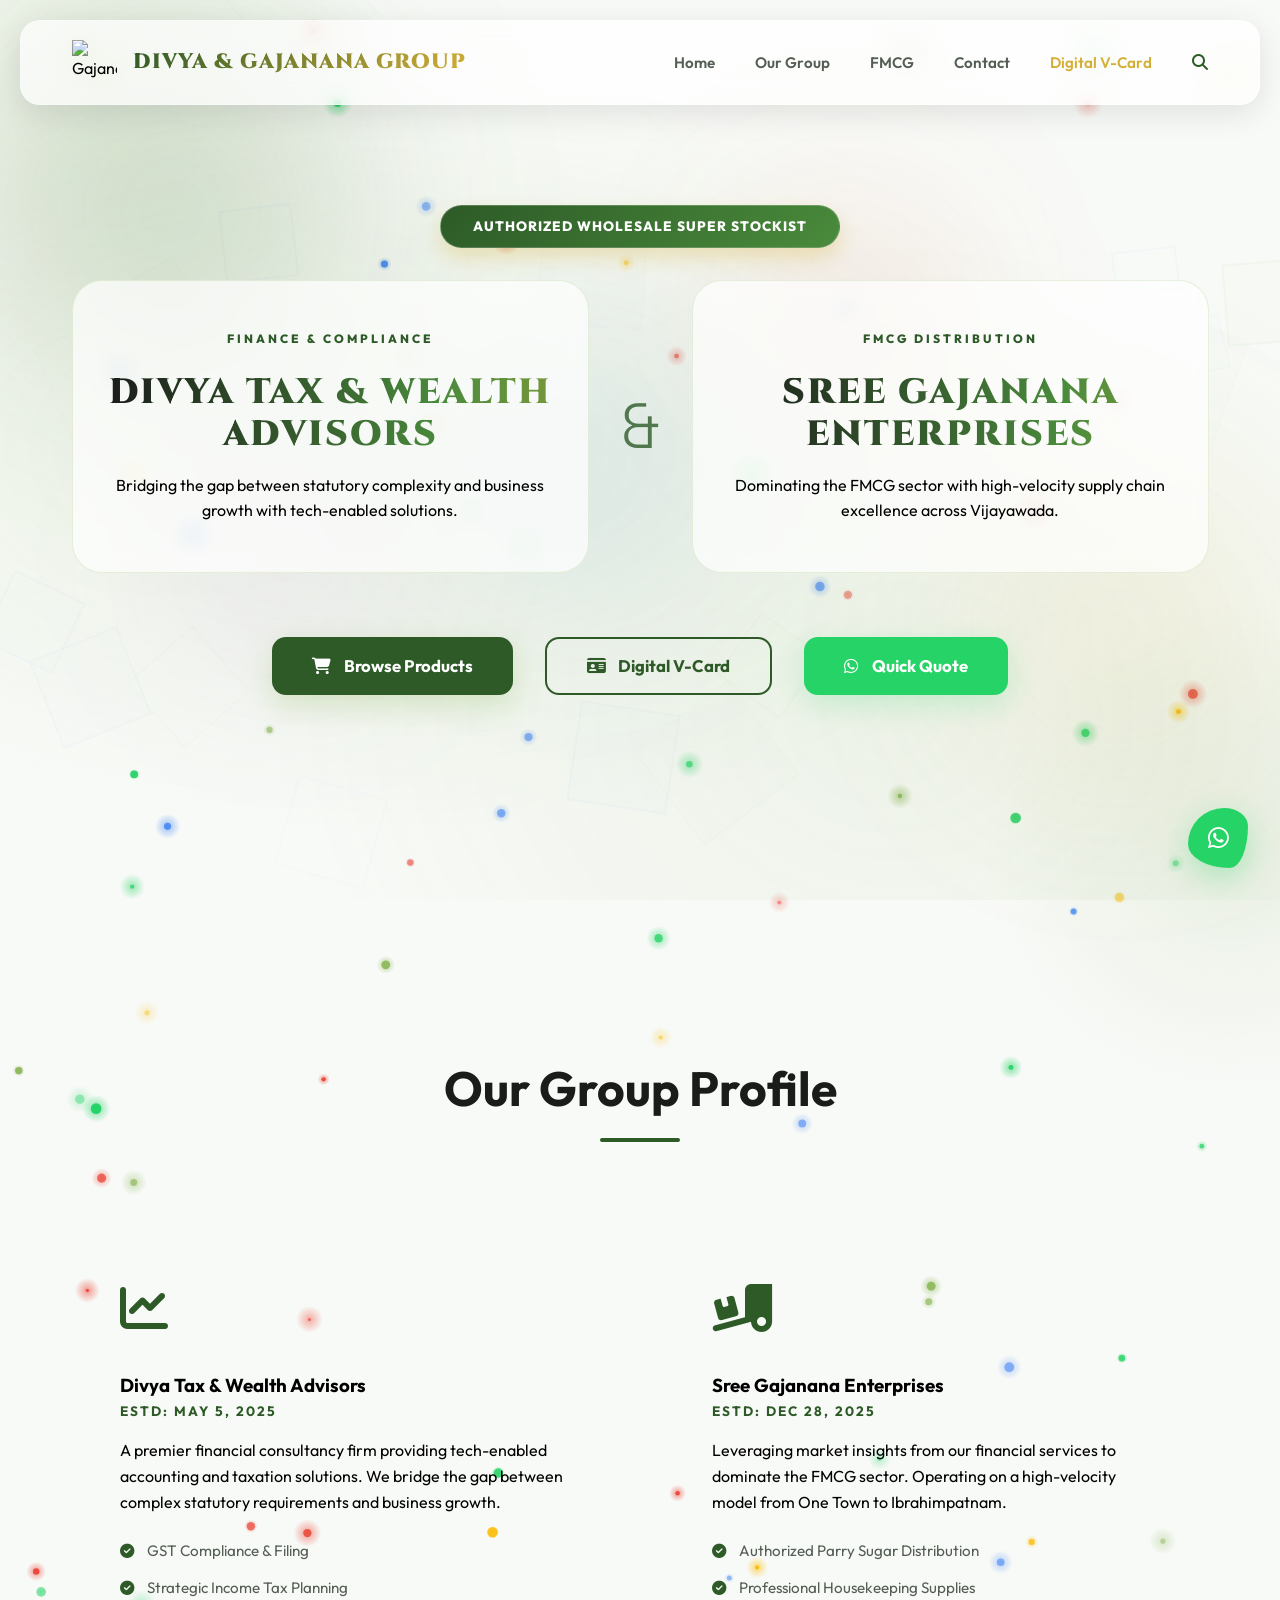
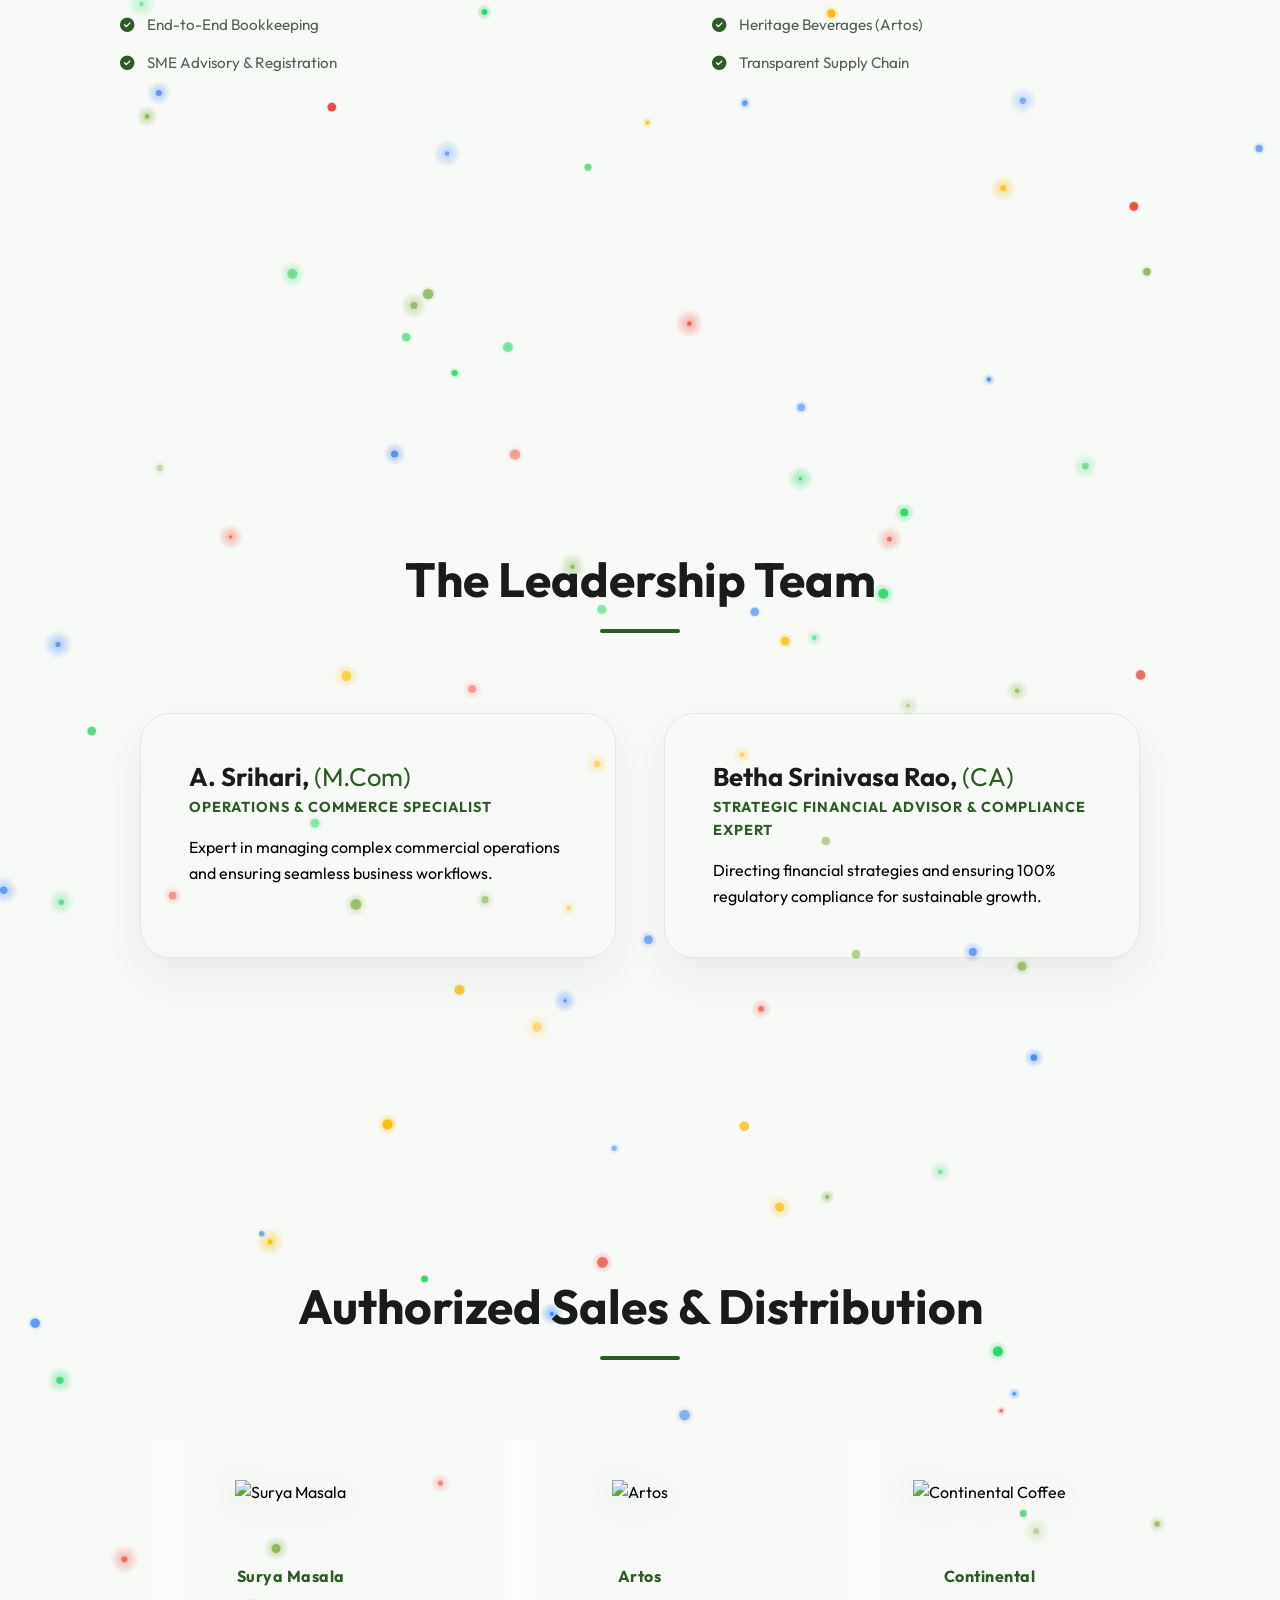
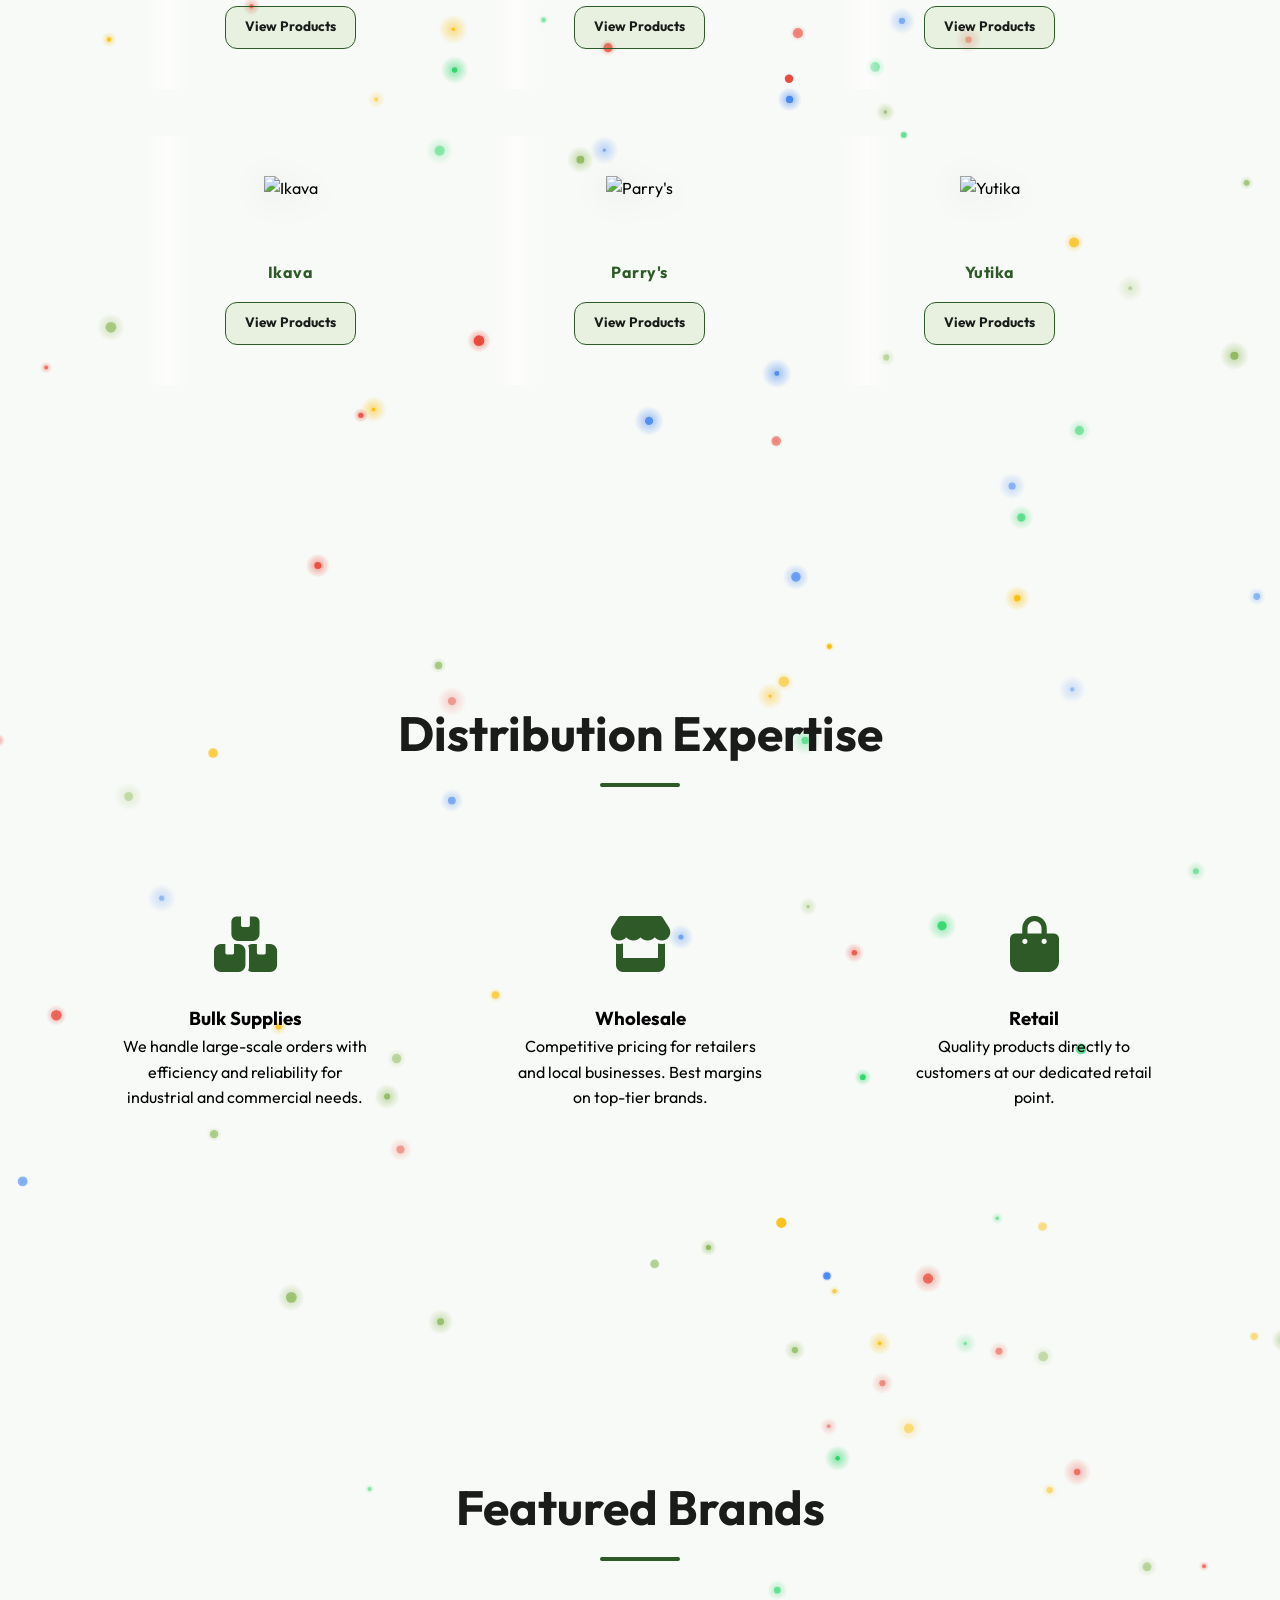
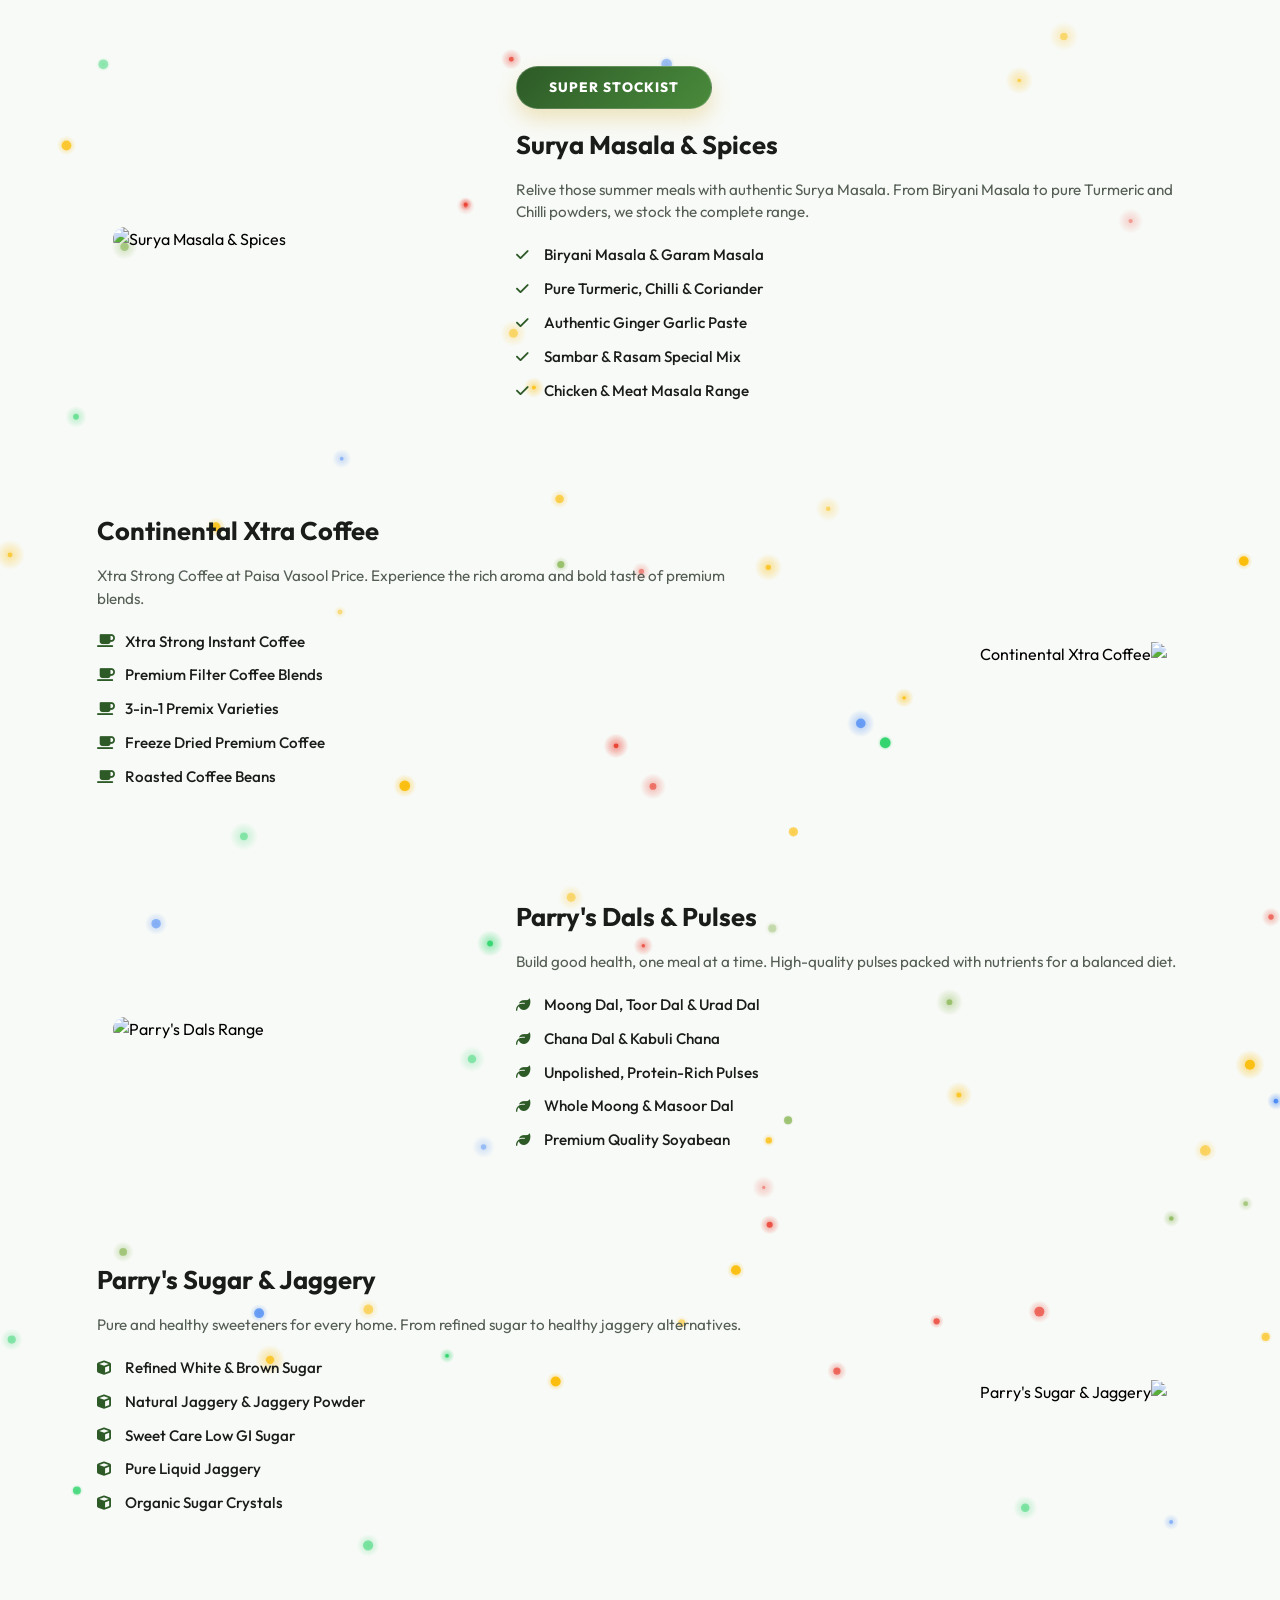
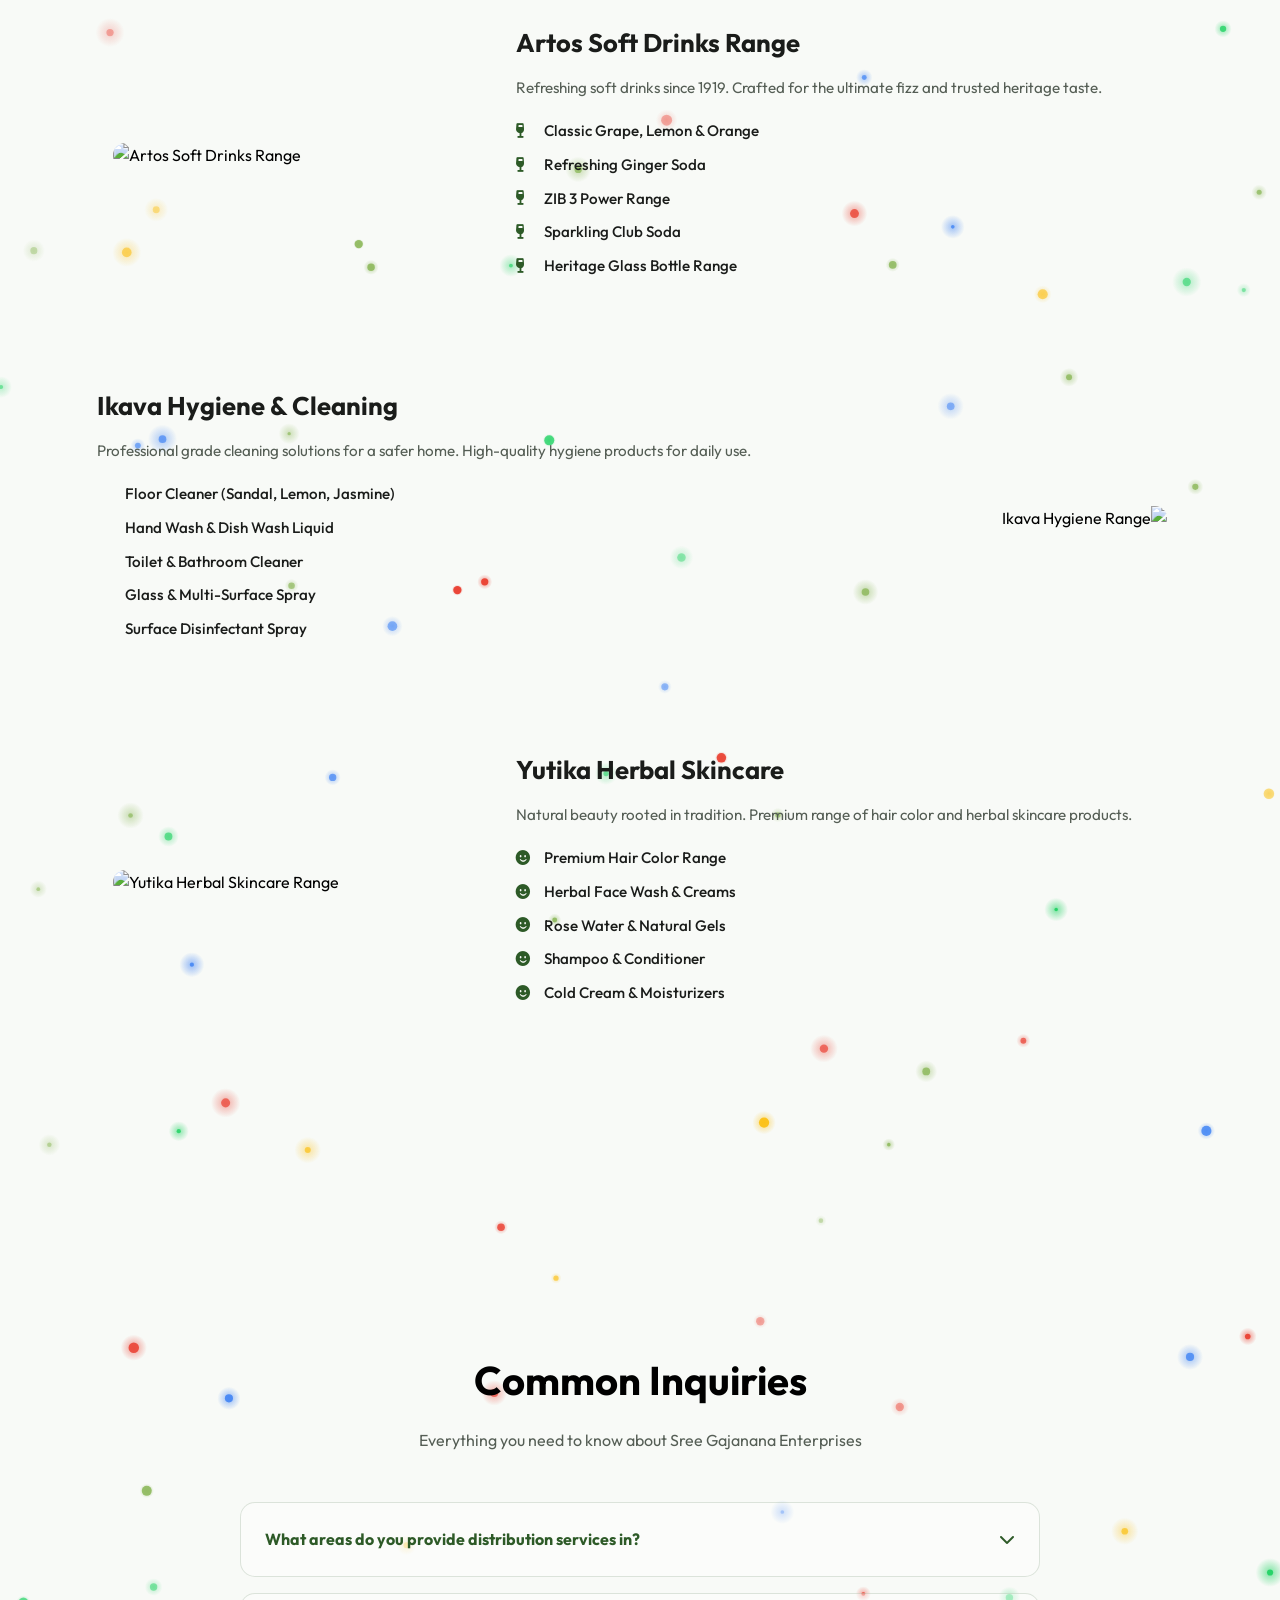
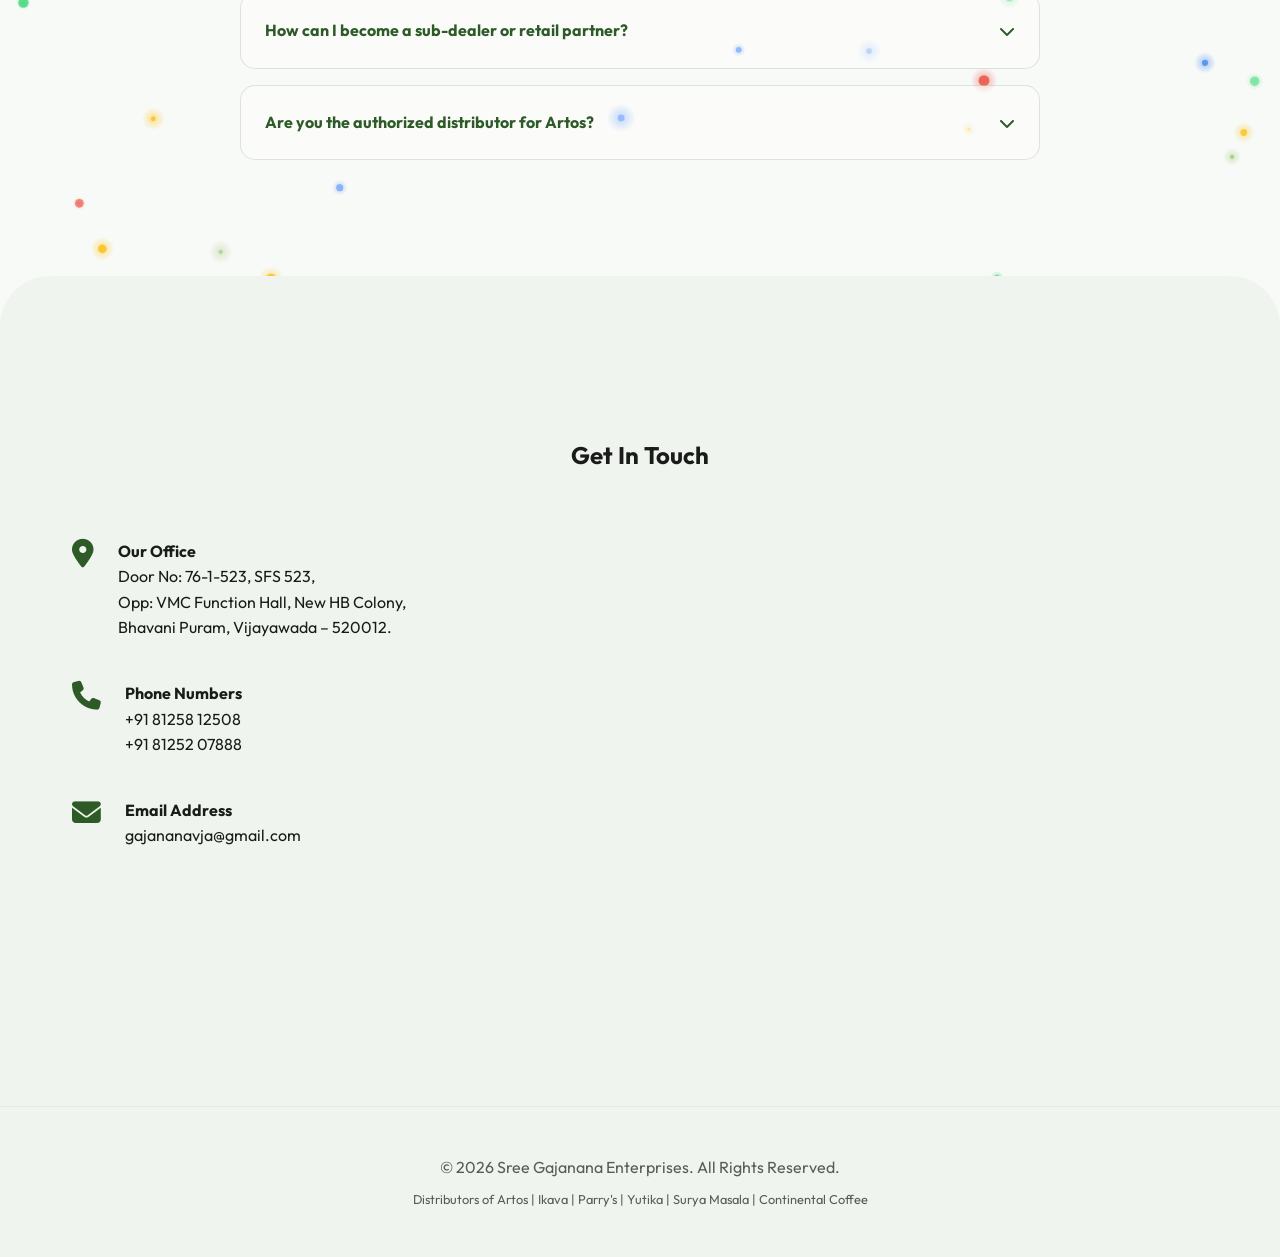
==== commit ead7cd1f: "Add files via upload" ====
--- a/index.html
+++ b/index.html
@@ -11,29 +11,27 @@
     <link rel="preconnect" href="https://fonts.gstatic.com" crossorigin>
     <link rel="preconnect" href="https://www.gstatic.com" crossorigin>
     <link rel="stylesheet" href="style.css">
+    <link rel="stylesheet" href="animations3d.css">
     <link href="https://fonts.googleapis.com/css2?family=Outfit:wght@300;400;600;700;800;900&family=Cinzel:wght@700;900&family=Space+Grotesk:wght@300;500;700&display=swap" rel="stylesheet">
     <link rel="stylesheet" href="https://cdnjs.cloudflare.com/ajax/libs/font-awesome/6.4.0/css/all.min.css">
-    <style>
-        @keyframes floatCard {
-            0% { transform: translateY(0px); }
-            50% { transform: translateY(-15px); }
-            100% { transform: translateY(0px); }
-        }
-        .group-card, .leader-card, .brand-card {
-            animation: floatCard 6s ease-in-out infinite;
-        }
-        .group-card:nth-child(even), .leader-card:nth-child(even), .brand-card:nth-child(even) {
-            animation-delay: 1.5s;
-            animation-duration: 7s;
-        }
-    </style>
 </head>
 
 <body>
+    <!-- 3D Floating Orbs -->
+    <div class="orb orb-1"></div>
+    <div class="orb orb-2"></div>
+    <div class="orb orb-3"></div>
+    <div class="orb orb-4"></div>
+    <div class="orb orb-5"></div>
+    <!-- Cursor Spotlight -->
+    <div id="cursor-spotlight"></div>
+    <!-- Hero Aurora Canvas -->
+    <canvas id="aurora-canvas" style="position:fixed;inset:0;z-index:-1;pointer-events:none;opacity:0.55;"></canvas>
     <canvas id="blocks-canvas" style="position: fixed; inset: 0; z-index: -1; pointer-events: none; opacity: 0.3;"></canvas>
     <div class="watermark"></div>
-
-    <header>
+    <div id="scroll-progress"></div>
+
+    <header id="main-header">
         <div class="container">
             <nav>
                 <div class="logo-container">
@@ -49,6 +47,7 @@
                     <li><a href="#brands">FMCG</a></li>
                     <li><a href="#contact">Contact</a></li>
                     <li><a href="vcard.html" style="color: var(--accent);">Digital V-Card</a></li>
+                    <li id="search-trigger" style="cursor:pointer; color:var(--primary);"><i class="fas fa-search"></i></li>
                 </ul>
             </nav>
         </div>
@@ -58,33 +57,36 @@
         <!-- Hero Section -->
         <section class="hero" id="home">
             <div class="container">
+                <div class="hero-badge reveal">Authorized Wholesale Super Stockist</div>
                 <div class="hero-split">
                     <div class="hero-block reveal">
                         <span class="hero-tag">FINANCE & COMPLIANCE</span>
-                        <h1 class="split-title">DIVYA TAX & WEALTH ADVISORS</h1>
-                        <p>Tech-Enabled Accounting & Taxation Solutions.</p>
+                        <h1 class="split-title gradient-text">DIVYA TAX & WEALTH ADVISORS</h1>
+                        <p>Bridging the gap between statutory complexity and business growth with tech-enabled solutions.</p>
                     </div>
                     <div class="hero-divider">
-                        <span class="hero-amp">&</span>
+                        <span class="hero-amp"><span class="amp-glow">&</span></span>
                     </div>
                     <div class="hero-block reveal">
                         <span class="hero-tag">FMCG DISTRIBUTION</span>
-                        <h1 class="split-title">SREE GAJANANA ENTERPRISES</h1>
-                        <p>High-Velocity Supply Chain Excellence.</p>
-                    </div>
-                </div>
-                <div class="hero-cta-group">
-                    <a href="products.html" class="cta-button primary">Buy Products</a>
-                    <a href="#about" class="cta-button secondary">Explore Group Portfolio</a>
-                    <a href="#contact" class="cta-button secondary">Get Directions</a>
-                    <a href="https://wa.me/918125812508" class="cta-button whatsapp">
-                        <i class="fab fa-whatsapp"></i> WhatsApp Quote
+                        <h1 class="split-title gradient-text" style="animation-delay:0.4s">SREE GAJANANA ENTERPRISES</h1>
+                        <p>Dominating the FMCG sector with high-velocity supply chain excellence across Vijayawada.</p>
+                    </div>
+                </div>
+                <div class="hero-cta-group reveal">
+                    <a href="products.html" class="cta-button primary sparkle-btn">
+                        <i class="fas fa-shopping-cart"></i> Browse Products
                     </a>
-                </div>
-
-
+                    <a href="vcard.html" class="cta-button secondary sparkle-btn">
+                        <i class="fas fa-id-card"></i> Digital V-Card
+                    </a>
+                    <a href="https://wa.me/918125812508" class="cta-button whatsapp sparkle-btn">
+                        <i class="fab fa-whatsapp"></i> Quick Quote
+                    </a>
+                </div>
             </div>
         </section>
+
 
         <!-- Group Profile Section -->
         <section class="about-section reveal" id="about">
@@ -150,8 +152,8 @@
                 <h2 class="section-title reveal">Authorized Sales & Distribution</h2>
                 <div class="brands-grid">
                     <div class="brand-card reveal">
-                        <img src="LOGO/surya.png" alt="Surya Masale" loading="lazy">
-                        <span>Surya Masale</span>
+                        <img src="LOGO/surya.png" alt="Surya Masala" loading="lazy">
+                        <span>Surya Masala</span>
                         <a href="products.html#surya" class="view-btn">View Products</a>
                     </div>
                     <div class="brand-card reveal">
@@ -210,17 +212,18 @@
         <!-- Featured Products -->
         <section class="products-section">
             <div class="container">
-                <h2 class="section-title">Featured Brands</h2>
+                <h2 class="section-title" style="position:relative; z-index:2;">Featured Brands</h2>
+
                 
                 <!-- Product 1 -->
                 <div class="product-showcase reveal" id="surya-showcase">
                     <div class="product-image">
-                        <img src="LOGO/Surya Masale & Spices.jpeg" alt="Surya Masale & Spices" loading="lazy">
+                        <img src="LOGO/Surya Masale & Spices.jpeg" alt="Surya Masala & Spices" loading="lazy">
                     </div>
                     <div class="product-info">
                         <span class="hero-badge" style="margin-bottom: 1rem;">SUPER STOCKIST</span>
-                        <h3>Surya Masale & Spices</h3>
-                        <p>Relive those summer meals with authentic Surya Masale. From Biryani Masala to pure Turmeric and Chilli powders, we stock the complete range.</p>
+                        <h3>Surya Masala & Spices</h3>
+                        <p>Relive those summer meals with authentic Surya Masala. From Biryani Masala to pure Turmeric and Chilli powders, we stock the complete range.</p>
                         <ul class="product-list">
                             <li><i class="fas fa-check"></i> Biryani Masala & Garam Masala</li>
                             <li><i class="fas fa-check"></i> Pure Turmeric, Chilli & Coriander</li>
@@ -238,7 +241,7 @@
                     </div>
                     <div class="product-info" style="direction: ltr;">
                         <h3>Continental Xtra Coffee</h3>
-                        <p>Xtra Strong Coffee at Paisa Vasool prices. Experience the rich aroma and bold taste of premium blends.</p>
+                        <p>Xtra Strong Coffee at Paisa Vasool Price. Experience the rich aroma and bold taste of premium blends.</p>
                         <ul class="product-list">
                             <li><i class="fas fa-coffee"></i> Xtra Strong Instant Coffee</li>
                             <li><i class="fas fa-coffee"></i> Premium Filter Coffee Blends</li>
@@ -340,8 +343,28 @@
                 </div>
             </div>
         </section>
-            </div>
-        </section>
+
+        <!-- Premium FAQ Section -->
+        <section class="faq-section reveal" id="faq" style="padding: 100px 0;">
+            <div class="container">
+                <div style="text-align: center; margin-bottom: 3rem;">
+                    <h2 style="font-size: 2.5rem; margin-bottom: 1rem;">Common Inquiries</h2>
+                    <p style="color: var(--text-muted);">Everything you need to know about Sree Gajanana Enterprises</p>
+                </div>
+                <div class="faq-grid" style="max-width: 800px; margin: 0 auto;">
+                    <div class="faq-item">
+                        <div class="faq-question">What areas do you provide distribution services in? <i class="fas fa-chevron-down"></i></div>
+                        <div class="faq-answer">We are the primary distributors for Vijayawada and surrounding regions in Andhra Pradesh, covering both urban and rural retail networks.</div>
+                    </div>
+                    <div class="faq-item">
+                        <div class="faq-question">How can I become a sub-dealer or retail partner? <i class="fas fa-chevron-down"></i></div>
+                        <div class="faq-answer">You can contact us via the WhatsApp button or visit our office in Bhavani Puram. We welcome new retail partnerships for all our brands.</div>
+                    </div>
+                    <div class="faq-item">
+                        <div class="faq-question">Are you the authorized distributor for Artos? <i class="fas fa-chevron-down"></i></div>
+                        <div class="faq-answer">Yes, we are one of the key authorized distributors for Artos beverages, bringing the heritage taste of AP to your doorstep.</div>
+                    </div>
+                </div>
             </div>
         </section>
 
@@ -376,22 +399,8 @@
                         </div>
                     </div>
                     <div class="contact-map">
-                        :root {
-            --primary: #8EB95D;
-            --accent: #00ffff;
-            --bg: #080a0c;
-            --card-bg: rgba(255, 255, 255, 0.05);
-            --text: #ffffff;
-        }
-        body {
-            background: radial-gradient(circle at center, #0a1f18 0%, #080a0c 100%);
-            color: var(--text);
-            font-family: 'Outfit', sans-serif;
-            overflow-x: hidden;
-            margin: 0;
-        }
                         <iframe 
-                            src="https://www.google.com/maps/embed?pb=!1m13!1m8!1m3!1d1912.3852902063368!2d80.5966263!3d16.5376759!3m2!1i1024!2i768!4f13.1!3m2!1m1!2zMTbCsDMyJzE1LjYiTiA4MMKwMzUnNDcuOSJF!5e0!3m2!1sen!2sin!4v1778059981471!5m2!1sen!2sin" 
+                            src="https://maps.google.com/maps?q=16.5376759,80.5966263&t=&z=15&ie=UTF8&iwloc=&output=embed" 
                             width="100%" height="400" style="border:0; border-radius: 20px;" allowfullscreen="" loading="lazy" referrerpolicy="no-referrer-when-downgrade">
                         </iframe>
                     </div>
@@ -399,12 +408,37 @@
             </div>
         </section>
     </main>
+
+    <!-- Mega Search Modal -->
+    <div id="search-modal" class="modal">
+        <div class="modal-content">
+            <span class="close-modal">&times;</span>
+            <h2>Find Products</h2>
+            <div class="search-box">
+                <i class="fas fa-search"></i>
+                <input type="text" id="product-search" placeholder="Search brands or products (e.g. Artos, Biryani Masala)...">
+            </div>
+            <div id="search-results" class="search-results-grid">
+                <!-- Results injected here -->
+            </div>
+        </div>
+    </div>
+
+    <!-- Floating Action Buttons -->
+    <div class="fab-container">
+        <a href="https://wa.me/918125812508" class="fab-btn whatsapp-fab" title="Chat with us">
+            <i class="fab fa-whatsapp"></i>
+        </a>
+        <button id="back-to-top" class="fab-btn top-fab" title="Back to Top">
+            <i class="fas fa-chevron-up"></i>
+        </button>
+    </div>
 
     <footer>
         <div class="container">
             <p>&copy; 2026 Sree Gajanana Enterprises. All Rights Reserved.</p>
             <p style="font-size: 0.8rem; margin-top: 0.5rem;">Distributors of Artos | Ikava | Parry's | Yutika | Surya
-                Masale | Continental Coffee</p>
+                Masala | Continental Coffee</p>
         </div>
     </footer>
 
@@ -431,7 +465,9 @@
             };
         }
 
-        for (let i = 0; i < 450; i++) pts.push(makeSpot());
+        const isMobile = window.innerWidth < 768;
+        const particleCount = isMobile ? 150 : 450;
+        for (let i = 0; i < particleCount; i++) pts.push(makeSpot());
 
         (function loop() {
             ctx.clearRect(0, 0, canvas.width, canvas.height);
@@ -473,7 +509,8 @@
                 color: Math.random() > 0.5 ? '142,185,93' : '100,150,255'
             };
         }
-        for (let i = 0; i < 20; i++) blocks.push(createBlock());
+        const blockCount = isMobile ? 8 : 20;
+        for (let i = 0; i < blockCount; i++) blocks.push(createBlock());
 
         function drawBlocks() {
             bctx.clearRect(0, 0, blocksCanvas.width, blocksCanvas.height);
@@ -498,7 +535,150 @@
         }
         drawBlocks();
 
-        // Scroll Reveal
+        // ── LIVE PULSE LOGIC (Static) ──
+        // No longer simulated as requested
+
+        // ── SEARCH LOGIC ──
+        const searchModal = document.getElementById('search-modal');
+        const searchTrigger = document.getElementById('search-trigger');
+        const closeModal = document.querySelector('.close-modal');
+        const searchInput = document.getElementById('product-search');
+        const searchResults = document.getElementById('search-results');
+
+        searchTrigger.onclick = () => { searchModal.style.display = 'flex'; searchInput.focus(); };
+        closeModal.onclick = () => searchModal.style.display = 'none';
+        window.onclick = (e) => { if (e.target == searchModal) searchModal.style.display = 'none'; };
+
+        searchInput.oninput = (e) => {
+            const query = e.target.value.toLowerCase();
+            if (query.length < 2) { searchResults.innerHTML = ''; return; }
+            
+            // Sample data for quick search (in real app, fetch from Firebase)
+            const sampleProducts = [
+                { name: 'Biryani Masala', brand: 'Surya Masala', link: 'products.html#surya' },
+                { name: 'Orange Artos', brand: 'Artos', link: 'products.html#artos' },
+                { name: 'Premium Coffee', brand: 'Continental', link: 'products.html#continental' },
+                { name: 'Sugar', brand: 'Parry\'s', link: 'products.html#parrys' },
+                { name: 'Hair Color', brand: 'Yutika', link: 'products.html#yutika' },
+                { name: 'Floor Cleaner', brand: 'Ikava', link: 'products.html#ikava' }
+            ];
+
+            const matches = sampleProducts.filter(p => p.name.toLowerCase().includes(query) || p.brand.toLowerCase().includes(query));
+            searchResults.innerHTML = matches.map(p => `
+                <a href="${p.link}" class="search-result-item">
+                    <div class="res-info">
+                        <strong>${p.name}</strong>
+                        <span>${p.brand}</span>
+                    </div>
+                    <i class="fas fa-chevron-right"></i>
+                </a>
+            `).join('');
+        };
+
+        // ── SCROLL EFFECTS ──
+        const topBtn = document.getElementById('back-to-top');
+        const header = document.getElementById('main-header');
+        const progressBar = document.getElementById('scroll-progress');
+
+        window.onscroll = () => {
+            // Scroll Progress
+            const winScroll = document.body.scrollTop || document.documentElement.scrollTop;
+            const height = document.documentElement.scrollHeight - document.documentElement.clientHeight;
+            const scrolled = (winScroll / height) * 100;
+            progressBar.style.width = scrolled + "%";
+
+            // Header Floating Effect
+            if (winScroll > 50) {
+                header.classList.add('scrolled');
+            } else {
+                header.classList.remove('scrolled');
+            }
+
+            // Back to top
+            if (winScroll > 500) {
+                topBtn.style.display = 'flex';
+            } else {
+                topBtn.style.display = 'none';
+            }
+            window.reveal();
+        };
+        topBtn.onclick = () => {
+            window.scrollTo({ top: 0, behavior: 'smooth' });
+        };
+
+        // ── 3D PARALLAX HERO ──
+        const hero = document.querySelector('.hero');
+        document.addEventListener('mousemove', (e) => {
+            const moveX = (e.clientX - window.innerWidth / 2) / 50;
+            const moveY = (e.clientY - window.innerHeight / 2) / 50;
+            if (hero) {
+                hero.style.backgroundPosition = `calc(50% + ${moveX}px) calc(50% + ${moveY}px)`;
+            }
+        });
+
+        // ── ENHANCED 3D TILT WITH SPRING PHYSICS ──
+        const cards = document.querySelectorAll('.brand-card, .group-card, .leader-card, .service-card, .hero-block');
+        cards.forEach(card => {
+            let tiltX = 0, tiltY = 0, rafId;
+            card.style.transition = 'transform 0.1s ease, box-shadow 0.4s ease';
+
+            card.addEventListener('mousemove', (e) => {
+                const rect = card.getBoundingClientRect();
+                const x = e.clientX - rect.left;
+                const y = e.clientY - rect.top;
+                const cx = rect.width / 2;
+                const cy = rect.height / 2;
+                const targetX = (y - cy) / 12;
+                const targetY = (cx - x) / 12;
+
+                // Spring ease toward target
+                cancelAnimationFrame(rafId);
+                const spring = () => {
+                    tiltX += (targetX - tiltX) * 0.25;
+                    tiltY += (targetY - tiltY) * 0.25;
+                    card.style.transform = `perspective(1200px) rotateX(${tiltX}deg) rotateY(${tiltY}deg) translateY(-10px) scale(1.02)`;
+                    if (Math.abs(targetX - tiltX) > 0.05 || Math.abs(targetY - tiltY) > 0.05) {
+                        rafId = requestAnimationFrame(spring);
+                    }
+                };
+                rafId = requestAnimationFrame(spring);
+            });
+
+            card.addEventListener('mouseleave', () => {
+                cancelAnimationFrame(rafId);
+                const reset = () => {
+                    tiltX += (0 - tiltX) * 0.18;
+                    tiltY += (0 - tiltY) * 0.18;
+                    card.style.transform = `perspective(1200px) rotateX(${tiltX}deg) rotateY(${tiltY}deg) translateY(0) scale(1)`;
+                    if (Math.abs(tiltX) > 0.05 || Math.abs(tiltY) > 0.05) {
+                        rafId = requestAnimationFrame(reset);
+                    } else {
+                        card.style.transform = '';
+                    }
+                };
+                rafId = requestAnimationFrame(reset);
+            });
+        });
+
+        // ── CTA BUTTON MOUSE-GLOW TRACKING ──
+        document.querySelectorAll('.cta-button').forEach(btn => {
+            btn.addEventListener('mousemove', (e) => {
+                const rect = btn.getBoundingClientRect();
+                const x = ((e.clientX - rect.left) / rect.width * 100).toFixed(1);
+                const y = ((e.clientY - rect.top) / rect.height * 100).toFixed(1);
+                btn.style.setProperty('--mx', x + '%');
+                btn.style.setProperty('--my', y + '%');
+            });
+        });
+
+        // ── FAQ LOGIC ──
+        document.querySelectorAll('.faq-question').forEach(q => {
+            q.onclick = () => {
+                const item = q.parentElement;
+                item.classList.toggle('active');
+            };
+        });
+
         window.reveal = function() {
             document.querySelectorAll(".reveal").forEach(el => {
                 if (el.getBoundingClientRect().top < window.innerHeight - 100)
@@ -507,9 +687,135 @@
         }
         window.addEventListener("scroll", window.reveal);
         window.addEventListener("load", window.reveal);
+
+        // ── CURSOR SPOTLIGHT ──
+        const spotlight = document.getElementById('cursor-spotlight');
+        if (!('ontouchstart' in window)) {
+            document.addEventListener('mousemove', (e) => {
+                spotlight.style.left = e.clientX + 'px';
+                spotlight.style.top  = e.clientY + 'px';
+            });
+        }
+
+        // ── ANIMATED STAT COUNTERS ──
+        const pulseNums = document.querySelectorAll('.pulse-info h3');
+        let counted = false;
+        function runCounters() {
+            if (counted) return;
+            const pulse = document.querySelector('.live-pulse');
+            if (!pulse) return;
+            if (pulse.getBoundingClientRect().top < window.innerHeight - 80) {
+                counted = true;
+                pulseNums.forEach(el => {
+                    const target = parseInt(el.innerText.replace(/\D/g, '')) || 0;
+                    const suffix = el.innerText.replace(/[0-9]/g, '');
+                    let current = 0;
+                    const step = Math.ceil(target / 60);
+                    el.innerText = '0' + suffix;
+                    const timer = setInterval(() => {
+                        current = Math.min(current + step, target);
+                        el.innerText = current + suffix;
+                        if (current >= target) clearInterval(timer);
+                    }, 30);
+                });
+            }
+        }
+        window.addEventListener('scroll', runCounters);
+        window.addEventListener('load', runCounters);
+
+        // ════════════════════════════════════════════
+        //  SPARKLE PARTICLE TRAIL
+        // ════════════════════════════════════════════
+        const sparkleColors = ['#2D5A27','#D4AF37','#4a8b3c','#fff','#90ee90'];
+        function spawnSparkle(x, y) {
+            const s = document.createElement('div');
+            s.className = 'sparkle-trail';
+            s.style.cssText = `
+                position:fixed; width:8px; height:8px; border-radius:50%;
+                pointer-events:none; z-index:9999;
+                left:${x}px; top:${y}px;
+                background:${sparkleColors[Math.floor(Math.random()*sparkleColors.length)]};
+                box-shadow:0 0 8px 2px currentColor;
+                animation: sparkleFade 0.7s ease forwards;
+                transform: translate(-50%,-50%);
+            `;
+            document.body.appendChild(s);
+            setTimeout(() => s.remove(), 700);
+        }
+        let lastSparkle = 0;
+        if (!isMob) {
+            document.addEventListener('mousemove', e => {
+                const now = Date.now();
+                if (now - lastSparkle > 40) {
+                    spawnSparkle(e.clientX + (Math.random()-0.5)*20, e.clientY + (Math.random()-0.5)*20);
+                    lastSparkle = now;
+                }
+            });
+        }
+
+        // ════════════════════════════════════════════
+        //  CTA SPARKLE BURST ON CLICK
+        // ════════════════════════════════════════════
+        document.querySelectorAll('.sparkle-btn').forEach(btn => {
+            btn.addEventListener('click', e => {
+                for (let i = 0; i < 14; i++) {
+                    setTimeout(() => {
+                        const angle = (i / 14) * Math.PI * 2;
+                        const dist  = 50 + Math.random() * 50;
+                        spawnSparkle(
+                            e.clientX + Math.cos(angle) * dist,
+                            e.clientY + Math.sin(angle) * dist
+                        );
+                    }, i * 30);
+                }
+            });
+        });
+
+        // ════════════════════════════════════════════
+        //  AURORA CANVAS BACKGROUND
+        // ════════════════════════════════════════════
+        const auroraCanvas = document.getElementById('aurora-canvas');
+        const actx = auroraCanvas.getContext('2d');
+        auroraCanvas.width  = window.innerWidth;
+        auroraCanvas.height = window.innerHeight;
+        window.addEventListener('resize', () => {
+            auroraCanvas.width  = window.innerWidth;
+            auroraCanvas.height = window.innerHeight;
+        });
+        let auroraTime = 0;
+        function drawAurora() {
+            actx.clearRect(0, 0, auroraCanvas.width, auroraCanvas.height);
+            const w = auroraCanvas.width, h = auroraCanvas.height;
+            const waves = [
+                { color: '45,90,39',  amp: 80, freq: 0.003, speed: 0.5,  y: h * 0.35 },
+                { color: '74,139,60', amp: 60, freq: 0.004, speed: 0.7,  y: h * 0.45 },
+                { color: '212,175,55',amp: 50, freq: 0.005, speed: 0.9,  y: h * 0.55 },
+                { color: '45,90,39',  amp: 70, freq: 0.0025,speed: 0.4,  y: h * 0.65 },
+            ];
+            waves.forEach((wave, wi) => {
+                actx.beginPath();
+                actx.moveTo(0, wave.y);
+                for (let x = 0; x <= w; x += 4) {
+                    const y = wave.y + Math.sin((x * wave.freq) + (auroraTime * wave.speed) + wi) * wave.amp;
+                    actx.lineTo(x, y);
+                }
+                actx.lineTo(w, h); actx.lineTo(0, h); actx.closePath();
+                const grad = actx.createLinearGradient(0, wave.y - wave.amp, 0, wave.y + wave.amp);
+                grad.addColorStop(0, `rgba(${wave.color},0.18)`);
+                grad.addColorStop(1, `rgba(${wave.color},0)`);
+                actx.fillStyle = grad;
+                actx.fill();
+            });
+            auroraTime += 0.012;
+            requestAnimationFrame(drawAurora);
+        }
+        drawAurora();
+
     </script>
     <style>
         .hero, .about-section, .product-showcase { background: transparent !important; }
+
+
     </style>
 </body>
 </html>
--- a/style.css
+++ b/style.css
@@ -8,20 +8,51 @@
 }
 
 :root {
-    --primary: #8EB95D; /* Darkened slightly for contrast on light background */
-    --primary-glow: rgba(142, 185, 93, 0.15);
+    --primary: #2D5A27; /* Deep Emerald */
+    --primary-light: #4A8B3C;
+    --accent: #D4AF37; /* Premium Gold */
+    --accent-glow: rgba(212, 175, 55, 0.3);
     --bg-main: #f8faf7;
-    --bg-darker: #f0f4ef;
-    --bg-card: #ffffff;
-    --text-light: #1a1c1a;
+    --bg-dark: #0a0d0a;
+    --card-bg: rgba(255, 255, 255, 0.7);
+    --glass-bg: rgba(255, 255, 255, 0.4);
+    --glass-border: rgba(255, 255, 255, 0.5);
+    --blur-val: 15px;
+    --text-main: #1a1c1a;
     --text-muted: #555e55;
-    --border-subtle: rgba(142, 185, 93, 0.2);
     --font-main: 'Outfit', sans-serif;
-    --shadow-soft: 0 10px 30px rgba(0,0,0,0.05);
-    --shadow-hover: 0 20px 40px rgba(142, 185, 93, 0.12);
-    --accent: #8EB95D;
-    --secondary: #769E4B;
-}
+    --font-heading: 'Cinzel', serif;
+    --shadow-premium: 0 20px 40px rgba(0,0,0,0.08);
+    --transition: all 0.4s cubic-bezier(0.16, 1, 0.3, 1);
+}
+
+/* Scroll Progress Bar */
+#scroll-progress {
+    position: fixed;
+    top: 0;
+    left: 0;
+    width: 0%;
+    height: 4px;
+    background: linear-gradient(90deg, var(--primary), var(--accent));
+    z-index: 2001;
+    transition: width 0.1s ease;
+}
+
+@media (max-width: 768px) {
+    :root {
+        --blur-val: 4px; /* Faster performance on mobile */
+    }
+}
+
+/* Premium Scrollbar */
+::-webkit-scrollbar { width: 10px; }
+::-webkit-scrollbar-track { background: var(--bg-main); }
+::-webkit-scrollbar-thumb { 
+    background: linear-gradient(var(--primary), var(--primary-light)); 
+    border-radius: 10px;
+    border: 3px solid var(--bg-main);
+}
+
 
 #particles-canvas { position:fixed; inset:0; z-index:-1 !important; pointer-events:none !important; }
 
@@ -34,10 +65,10 @@
     height: 70vw;
     background: url('LOGO/mainlogo2.png') no-repeat center;
     background-size: contain;
-    opacity: 0.2;
+    opacity: 0.08;
     z-index: -2;
     pointer-events: none;
-    filter: drop-shadow(0 0 30px rgba(0,0,0,0.03));
+    filter: drop-shadow(0 0 30px rgba(0,0,0,0.01));
 }
 
 body { position:relative; }
@@ -56,6 +87,87 @@
 
 @keyframes blob1 { to { transform: translate(60px,80px) scale(1.15); } }
 
+/* Modal System */
+.modal {
+    display: none;
+    position: fixed;
+    inset: 0;
+    z-index: 2000;
+    background: rgba(10, 13, 10, 0.9);
+    backdrop-filter: blur(var(--blur-val));
+    align-items: center;
+    justify-content: center;
+}
+
+.modal-content {
+    background: rgba(255, 255, 255, 0.05);
+    border: 1px solid rgba(255, 255, 255, 0.1);
+    padding: 3rem;
+    border-radius: 30px;
+    width: 90%;
+    max-width: 600px;
+    position: relative;
+    color: white;
+}
+
+.close-modal {
+    position: absolute;
+    top: 1.5rem;
+    right: 2rem;
+    font-size: 2.5rem;
+    cursor: pointer;
+    color: rgba(255, 255, 255, 0.5);
+}
+
+.search-box {
+    display: flex;
+    align-items: center;
+    background: rgba(255, 255, 255, 0.1);
+    padding: 1rem 1.5rem;
+    border-radius: 15px;
+    margin: 2rem 0;
+    border: 1px solid rgba(142, 185, 93, 0.3);
+}
+
+.search-box input {
+    background: transparent;
+    border: none;
+    color: white;
+    width: 100%;
+    padding-left: 1rem;
+    font-size: 1.1rem;
+    outline: none;
+}
+
+.search-results-grid {
+    max-height: 400px;
+    overflow-y: auto;
+}
+
+.search-result-item {
+    display: flex;
+    justify-content: space-between;
+    align-items: center;
+    padding: 1.2rem;
+    background: rgba(255, 255, 255, 0.03);
+    margin-bottom: 0.8rem;
+    border-radius: 12px;
+    text-decoration: none;
+    color: white;
+    transition: var(--transition);
+    border: 1px solid transparent;
+}
+
+.search-result-item:hover {
+    background: rgba(142, 185, 93, 0.1);
+    border-color: var(--primary);
+    transform: translateX(5px);
+}
+
+.res-info strong { display: block; font-size: 1rem; }
+.res-info span { font-size: 0.75rem; opacity: 0.6; text-transform: uppercase; letter-spacing: 1px; }
+
+
 
 /* Scroll Reveal Utility */
 .reveal {
@@ -102,13 +214,24 @@
 /* Header & Navigation */
 header {
     position: fixed;
+    width: calc(100% - 40px);
+    top: 20px;
+    left: 20px;
+    z-index: 1000;
+    border-radius: 20px;
+    box-shadow: 0 8px 32px rgba(0,0,0,0.1);
+    background: rgba(255,255,255,0.7) !important; 
+    backdrop-filter:blur(var(--blur-val)); 
+    border: 1px solid rgba(255, 255, 255, 0.3) !important;
+    transition: var(--transition);
+}
+
+header.scrolled {
+    top: 0;
+    left: 0;
     width: 100%;
-    top: 0;
-    z-index: 1000;
-    box-shadow: 0 2px 20px rgba(0,0,0,0.3);
-    background: rgba(255,255,255,0.85) !important; 
-    backdrop-filter:blur(20px); 
-    border-bottom:1px solid rgba(142, 185, 93, 0.15) !important;
+    border-radius: 0;
+    background: rgba(255,255,255,0.9) !important;
 }
 
 nav {
@@ -134,12 +257,17 @@
 }
 
 .brand-name {
+    font-family: var(--font-heading);
     font-size: 1.3rem;
-    font-weight: 800;
-    color: #1a1c1a;
-    letter-spacing: -0.5px;
+    font-weight: 900;
+    color: var(--text-main);
+    letter-spacing: 1px;
     text-transform: uppercase;
-}
+    background: linear-gradient(135deg, var(--primary) 0%, var(--accent) 100%);
+    -webkit-background-clip: text;
+    -webkit-text-fill-color: transparent;
+}
+
 
 .menu-toggle {
     display: none;
@@ -214,6 +342,21 @@
     background: rgba(142, 185, 93, 0.08);
     border-color: var(--primary);
     box-shadow: 0 15px 40px rgba(0,0,0,0.1);
+}
+
+.hero-tag, .group-card, .leader-card, .brand-card {
+    transform-style: preserve-3d;
+    transition: var(--transition);
+}
+.group-card:hover, .leader-card:hover {
+    box-shadow: 0 25px 50px rgba(0,0,0,0.15);
+}
+.group-icon, .leader-img {
+    transform: translateZ(30px);
+    transition: var(--transition);
+}
+.group-card:hover .group-icon {
+    transform: translateZ(60px) scale(1.15);
 }
 
 .hero-tag {
@@ -294,18 +437,20 @@
 }
 
 .hero-badge {
-    background: var(--primary);
+    background: linear-gradient(135deg, var(--primary) 0%, var(--primary-light) 100%);
     color: white;
-    padding: 0.6rem 1.8rem;
+    padding: 0.6rem 2rem;
     border-radius: 99px;
     font-weight: 800;
     font-size: 0.85rem;
     display: inline-block;
     margin-bottom: 2rem;
-    box-shadow: 0 4px 15px rgba(16, 185, 129, 0.3);
+    box-shadow: 0 10px 20px var(--accent-glow);
     letter-spacing: 1px;
-    animation: bounce 3s infinite;
-}
+    text-transform: uppercase;
+    border: 1px solid rgba(255,255,255,0.2);
+}
+
 
 .hero-buttons {
     display: flex;
@@ -325,6 +470,7 @@
     display: inline-flex;
     align-items: center;
     justify-content: center;
+    gap: 0.8rem;
     min-width: 200px;
     height: 58px;
     position: relative;
@@ -358,23 +504,92 @@
     box-shadow: 0 15px 40px rgba(0,0,0,0.3);
 }
 
-.cta-button i {
-    margin-right: 10px;
-    font-size: 1.3rem;
+/* Live Pulse Section */
+.live-pulse {
+    padding: 4rem 0;
+    background: var(--bg-dark);
+    margin-top: -50px;
+    position: relative;
+    z-index: 30;
+    border-radius: 40px;
+    width: 90%;
+    margin-left: auto;
+    margin-right: auto;
+    box-shadow: 0 30px 60px rgba(0,0,0,0.4);
+    border: 1px solid rgba(255,255,255,0.05);
+}
+
+.pulse-grid {
+    display: grid;
+    grid-template-columns: repeat(4, 1fr);
+    gap: 2rem;
+}
+
+.pulse-card {
+    display: flex;
+    align-items: center;
+    gap: 1.5rem;
+    padding: 1.5rem;
+    background: rgba(255,255,255,0.03);
+    border-radius: 20px;
+    transition: var(--transition);
+}
+
+.pulse-card:hover {
+    background: rgba(255,255,255,0.08);
+    transform: translateY(-5px);
+}
+
+.pulse-icon {
+    width: 50px;
+    height: 50px;
+    background: var(--primary);
+    border-radius: 12px;
+    display: flex;
+    align-items: center;
+    justify-content: center;
+    font-size: 1.5rem;
+    color: white;
+}
+
+.pulse-info h3 {
+    font-size: 1.8rem;
+    font-weight: 900;
+    color: white;
+    margin: 0;
+}
+
+.pulse-info p {
+    font-size: 0.8rem;
+    color: rgba(255,255,255,0.5);
+    margin: 0;
+    text-transform: uppercase;
+    letter-spacing: 1px;
+}
+
+@media (max-width: 991px) {
+    .pulse-grid { grid-template-columns: 1fr 1fr; }
+    .live-pulse { width: 95%; padding: 2rem 0; }
+}
+@media (max-width: 480px) {
+    .pulse-grid { grid-template-columns: 1fr; }
 }
 
 /* Sections */
 section {
-    padding: 8rem 0;
+    padding: 10rem 0;
+    position: relative;
+    clear: both;
 }
 
 .section-title {
     text-align: center;
     font-size: 3rem;
-    margin-bottom: 4rem;
+    margin-bottom: 5rem;
     position: relative;
-    padding-bottom: 1rem;
+    padding-bottom: 1.5rem;
     color: #1a1c1a;
+    line-height: 1.2;
 }
 
 .section-title::after {
@@ -409,7 +624,7 @@
     text-align: center;
     transition: all 0.5s cubic-bezier(0.4, 0, 0.2, 1);
     border: none;
-    backdrop-filter: blur(10px);
+    backdrop-filter: blur(var(--blur-val));
 }
 
 .brand-card:hover {
@@ -587,6 +802,7 @@
     grid-template-columns: repeat(2, 1fr);
     gap: 3rem;
     margin-top: 2rem;
+    margin-bottom: 6rem;
 }
 
 .group-card {
@@ -648,22 +864,36 @@
 }
 
 .leader-card {
-    background: rgba(142, 185, 93, 0.05);
-    padding: 2.5rem;
-    border-radius: 20px;
-    border-left: 4px solid var(--primary);
-    transition: all 0.3s ease;
+    background: rgba(255, 255, 255, 0.9);
+    backdrop-filter: blur(var(--blur-val));
+    padding: 3rem;
+    border-radius: 30px;
+    border: 1px solid rgba(142, 185, 93, 0.2);
+    border-left: 8px solid var(--primary);
+    box-shadow: 0 20px 40px rgba(0,0,0,0.06);
+    transition: all 0.4s cubic-bezier(0.175, 0.885, 0.32, 1.275);
+    display: flex;
+    flex-direction: column;
+    gap: 1.5rem;
+    position: relative;
+    height: 100%;
 }
 
 .leader-card:hover {
-    background: rgba(255, 255, 255, 0.05);
-    transform: translateX(10px);
+    background: rgba(255, 255, 255, 1);
+    transform: translateY(-10px);
+    box-shadow: 0 30px 60px rgba(0,0,0,0.1);
 }
 
 .leader-info h4 {
-    font-size: 1.4rem;
-    margin-bottom: 0.5rem;
+    font-size: 1.6rem;
+    margin-bottom: 0.2rem;
     color: #1a1c1a;
+    line-height: 1.2;
+}
+
+.leader-info h4::after {
+    display: none;
 }
 
 .leader-info .degree {
@@ -827,3 +1057,84 @@
     box-shadow: 0 8px 25px var(--primary-glow);
 }
 
+/* Floating Actions */
+.fab-container {
+    position: fixed;
+    bottom: 2rem;
+    right: 2rem;
+    display: flex;
+    flex-direction: column;
+    gap: 1rem;
+    z-index: 1500;
+}
+
+.fab-btn {
+    width: 60px;
+    height: 60px;
+    border-radius: 50%;
+    display: flex;
+    align-items: center;
+    justify-content: center;
+    font-size: 1.5rem;
+    color: white;
+    text-decoration: none;
+    font-size: 1.5rem;
+    cursor: pointer;
+    box-shadow: 0 10px 30px rgba(37, 211, 102, 0.3);
+    transition: var(--transition);
+    z-index: 1000;
+}
+
+.whatsapp-fab {
+    background: #25D366;
+}
+
+.whatsapp-fab:hover {
+    transform: scale(1.1) rotate(10deg);
+}
+
+/* FAQ Premium Styles */
+.faq-item {
+    background: rgba(255, 255, 255, 0.4);
+    backdrop-filter: blur(var(--blur-val));
+    border: 1px solid rgba(255, 255, 255, 0.3);
+    border-radius: 15px;
+    margin-bottom: 1rem;
+    overflow: hidden;
+    transition: var(--transition);
+}
+.faq-question {
+    padding: 1.5rem;
+    display: flex;
+    justify-content: space-between;
+    align-items: center;
+    cursor: pointer;
+    font-weight: 700;
+    color: var(--primary);
+}
+.faq-answer {
+    padding: 0 1.5rem;
+    max-height: 0;
+    overflow: hidden;
+    transition: all 0.5s cubic-bezier(0, 1, 0, 1);
+    color: var(--text-muted);
+    font-size: 0.95rem;
+}
+.faq-item.active .faq-answer {
+    max-height: 200px;
+    padding: 0 1.5rem 1.5rem 1.5rem;
+}
+.faq-item.active .faq-question i {
+    transform: rotate(180deg);
+}
+
+.top-fab {
+    background: var(--primary);
+    display: none; /* Hidden by default */
+}
+
+.fab-btn:hover {
+    transform: scale(1.1) translateY(-5px);
+}
+
+
--- a/animations3d.css
+++ b/animations3d.css
@@ -0,0 +1,745 @@
+/* ================================================================
+   PREMIUM 3D ANIMATIONS — Sree Gajanana Enterprises
+   ================================================================ */
+
+/* ── Core Keyframes ── */
+@keyframes floatCard3D {
+    0%   { transform: perspective(1000px) translateY(0px) rotateX(0deg) rotateY(0deg); }
+    25%  { transform: perspective(1000px) translateY(-14px) rotateX(2deg) rotateY(1deg); }
+    50%  { transform: perspective(1000px) translateY(-8px) rotateX(-1deg) rotateY(-1deg); }
+    75%  { transform: perspective(1000px) translateY(-18px) rotateX(1.5deg) rotateY(1.5deg); }
+    100% { transform: perspective(1000px) translateY(0px) rotateX(0deg) rotateY(0deg); }
+}
+
+@keyframes float3DSide {
+    0%   { transform: perspective(800px) translateY(0) rotateY(0deg); }
+    50%  { transform: perspective(800px) translateY(-18px) rotateY(4deg); }
+    100% { transform: perspective(800px) translateY(0) rotateY(0deg); }
+}
+
+@keyframes glowPulse3D {
+    0%, 100% {
+        box-shadow: 0 0 20px rgba(45,90,39,0.2), 0 20px 40px rgba(0,0,0,0.06);
+    }
+    50% {
+        box-shadow: 0 0 60px rgba(45,90,39,0.45), 0 35px 70px rgba(0,0,0,0.14),
+                    0 0 0 2px rgba(45,90,39,0.08);
+    }
+}
+
+@keyframes shimmerSlide {
+    0%   { transform: translateX(-100%) skewX(-20deg); }
+    100% { transform: translateX(350%) skewX(-20deg); }
+}
+
+@keyframes shimmerBar {
+    0%   { background-position: -200% center; }
+    100% { background-position: 200% center; }
+}
+
+@keyframes orbFloat1 {
+    0%   { transform: translate(0, 0) scale(1); }
+    33%  { transform: translate(50px, -70px) scale(1.15); }
+    66%  { transform: translate(-35px, 35px) scale(0.88); }
+    100% { transform: translate(0, 0) scale(1); }
+}
+
+@keyframes orbFloat2 {
+    0%   { transform: translate(0, 0) scale(1); }
+    50%  { transform: translate(-60px, 55px) scale(1.22); }
+    100% { transform: translate(0, 0) scale(1); }
+}
+
+@keyframes rippleOut {
+    0%   { transform: scale(1); opacity: 0.9; }
+    100% { transform: scale(2.8); opacity: 0; }
+}
+
+@keyframes titleDepth {
+    0%, 100% {
+        text-shadow: 2px 2px 0 rgba(45,90,39,0.08), 4px 4px 0 rgba(45,90,39,0.04);
+    }
+    50% {
+        text-shadow: 5px 5px 0 rgba(45,90,39,0.15), 10px 10px 0 rgba(45,90,39,0.07),
+                     0 0 30px rgba(45,90,39,0.08);
+    }
+}
+
+@keyframes badgeBounce {
+    0%, 100% { transform: translateY(0) scale(1); }
+    50%       { transform: translateY(-6px) scale(1.04); }
+}
+
+/* ── NEW KEYFRAMES ── */
+@keyframes typewriter {
+    from { width: 0; }
+    to   { width: 100%; }
+}
+
+@keyframes blink {
+    0%, 100% { border-right-color: var(--primary); }
+    50%       { border-right-color: transparent; }
+}
+
+@keyframes slideInLeft {
+    from { opacity: 0; transform: translateX(-60px) rotateY(-15deg); }
+    to   { opacity: 1; transform: translateX(0) rotateY(0deg); }
+}
+
+@keyframes slideInRight {
+    from { opacity: 0; transform: translateX(60px) rotateY(15deg); }
+    to   { opacity: 1; transform: translateX(0) rotateY(0deg); }
+}
+
+@keyframes slideInUp3D {
+    from { opacity: 0; transform: perspective(600px) translateY(50px) rotateX(15deg); }
+    to   { opacity: 1; transform: perspective(600px) translateY(0) rotateX(0deg); }
+}
+
+@keyframes countUp {
+    from { transform: translateY(20px); opacity: 0; }
+    to   { transform: translateY(0); opacity: 1; }
+}
+
+@keyframes navLinkWave {
+    0%   { transform: translateY(0); }
+    30%  { transform: translateY(-5px); }
+    60%  { transform: translateY(2px); }
+    100% { transform: translateY(0); }
+}
+
+@keyframes rotateGlow {
+    from { transform: translate(-50%, -50%) rotate(0deg); }
+    to   { transform: translate(-50%, -50%) rotate(360deg); }
+}
+
+@keyframes morphBlob {
+    0%   { border-radius: 60% 40% 30% 70% / 60% 30% 70% 40%; }
+    25%  { border-radius: 30% 60% 70% 40% / 50% 60% 30% 60%; }
+    50%  { border-radius: 50% 60% 30% 60% / 30% 60% 70% 40%; }
+    75%  { border-radius: 60% 40% 60% 30% / 60% 40% 50% 60%; }
+    100% { border-radius: 60% 40% 30% 70% / 60% 30% 70% 40%; }
+}
+
+@keyframes starPop {
+    0%   { transform: scale(0) rotate(-45deg); opacity: 0; }
+    60%  { transform: scale(1.3) rotate(10deg); opacity: 1; }
+    100% { transform: scale(1) rotate(0deg); opacity: 1; }
+}
+
+@keyframes contactIconBounce {
+    0%, 100% { transform: translateY(0) scale(1) rotate(0deg); }
+    25%       { transform: translateY(-10px) scale(1.1) rotate(-5deg); }
+    75%       { transform: translateY(-5px) scale(1.05) rotate(3deg); }
+}
+
+@keyframes mapReveal {
+    from { transform: perspective(800px) rotateX(20deg) translateY(30px); opacity: 0; }
+    to   { transform: perspective(800px) rotateX(0deg) translateY(0); opacity: 1; }
+}
+
+@keyframes faqSlideIn {
+    from { transform: translateX(-20px) scaleX(0.97); opacity: 0; }
+    to   { transform: translateX(0) scaleX(1); opacity: 1; }
+}
+
+@keyframes borderDance {
+    0%   { border-color: rgba(45,90,39,0.2); }
+    25%  { border-color: rgba(212,175,55,0.4); }
+    50%  { border-color: rgba(45,90,39,0.5); }
+    75%  { border-color: rgba(212,175,55,0.3); }
+    100% { border-color: rgba(45,90,39,0.2); }
+}
+
+@keyframes logoSpin3D {
+    0%   { transform: perspective(400px) rotateY(0deg); }
+    50%  { transform: perspective(400px) rotateY(20deg); }
+    100% { transform: perspective(400px) rotateY(0deg); }
+}
+
+@keyframes footerGlow {
+    0%, 100% { text-shadow: none; }
+    50%       { text-shadow: 0 0 20px rgba(45,90,39,0.3); }
+}
+
+@keyframes checkmarkDraw {
+    from { stroke-dashoffset: 100; }
+    to   { stroke-dashoffset: 0; }
+}
+
+@keyframes waveText {
+    0%, 100% { transform: translateY(0); }
+    50%       { transform: translateY(-4px); }
+}
+
+@keyframes spotlightMove {
+    0%, 100% { background-position: 20% 50%; }
+    50%       { background-position: 80% 50%; }
+}
+
+@keyframes cardEntrance {
+    from {
+        opacity: 0;
+        transform: perspective(600px) translateY(40px) rotateX(20deg) scale(0.95);
+    }
+    to {
+        opacity: 1;
+        transform: perspective(600px) translateY(0) rotateX(0deg) scale(1);
+    }
+}
+
+/* ================================================================
+   ── Floating 3D Background Orbs ──
+   ================================================================ */
+.orb {
+    position: fixed;
+    border-radius: 50%;
+    pointer-events: none;
+    z-index: -1;
+    filter: blur(80px);
+}
+.orb-1 {
+    width: 600px; height: 600px;
+    background: radial-gradient(circle, rgba(45,90,39,0.18), transparent 70%);
+    top: -10%; left: -10%;
+    animation: orbFloat1 22s ease-in-out infinite;
+}
+.orb-2 {
+    width: 450px; height: 450px;
+    background: radial-gradient(circle, rgba(212,175,55,0.15), transparent 70%);
+    bottom: 5%; right: -5%;
+    animation: orbFloat2 18s ease-in-out infinite;
+}
+.orb-3 {
+    width: 400px; height: 400px;
+    background: radial-gradient(circle, rgba(66,133,244,0.14), transparent 70%);
+    top: 30%; left: 30%;
+    animation: orbFloat1 25s ease-in-out infinite reverse;
+}
+.orb-4 {
+    width: 350px; height: 350px;
+    background: radial-gradient(circle, rgba(234,67,53,0.12), transparent 70%);
+    top: 15%; right: 20%;
+    animation: orbFloat2 20s ease-in-out infinite reverse;
+}
+.orb-5 {
+    width: 320px; height: 320px;
+    background: radial-gradient(circle, rgba(168,85,247,0.12), transparent 70%);
+    bottom: 20%; left: 10%;
+    animation: orbFloat1 18s ease-in-out infinite;
+}
+
+/* ================================================================
+   ── Logo 3D Hover ──
+   ================================================================ */
+.logo-img {
+    animation: logoSpin3D 8s ease-in-out infinite;
+    transform-style: preserve-3d;
+}
+.logo-img:hover {
+    animation: none;
+    transform: perspective(400px) rotateY(360deg) scale(1.1);
+    transition: transform 0.8s cubic-bezier(0.175, 0.885, 0.32, 1.275);
+}
+
+/* ================================================================
+   ── Nav Links Wave on Hover ──
+   ================================================================ */
+.nav-links a {
+    display: inline-block;
+    position: relative;
+}
+.nav-links a::after {
+    content: '';
+    position: absolute;
+    bottom: -4px;
+    left: 0;
+    width: 0%;
+    height: 2px;
+    background: linear-gradient(90deg, var(--primary), var(--accent));
+    border-radius: 2px;
+    transition: width 0.35s cubic-bezier(0.175, 0.885, 0.32, 1.275);
+}
+.nav-links a:hover::after {
+    width: 100%;
+}
+.nav-links a:hover {
+    animation: navLinkWave 0.5s ease forwards;
+    color: var(--primary);
+}
+
+/* ================================================================
+   ── Hero Blocks 3D Float ──
+   ================================================================ */
+.hero-block {
+    animation: floatCard3D 7s ease-in-out infinite;
+    transform-style: preserve-3d;
+    will-change: transform;
+}
+.hero-block:last-child {
+    animation-delay: 2s;
+    animation-duration: 9.5s;
+}
+
+/* ================================================================
+   ── Split Title Entrance + Wave ──
+   ================================================================ */
+.split-title {
+    animation: slideInUp3D 1s ease backwards;
+}
+.hero-block:last-child .split-title {
+    animation-delay: 0.3s;
+}
+
+/* ================================================================
+   ── Section Title Animated 3D Depth ──
+   ================================================================ */
+.section-title {
+    animation: titleDepth 6s ease-in-out infinite;
+}
+
+/* ================================================================
+   ── Badge Bounce ──
+   ================================================================ */
+.hero-badge {
+    animation: badgeBounce 3s ease-in-out infinite;
+}
+
+/* ================================================================
+   ── Brand Cards: 3D Float + Shimmer ──
+   ================================================================ */
+.brand-card {
+    transform-style: preserve-3d;
+    animation: floatCard3D 6.5s ease-in-out infinite;
+    position: relative;
+    overflow: hidden;
+    will-change: transform;
+}
+.brand-card::after {
+    content: '';
+    position: absolute;
+    top: 0; left: 0;
+    width: 55px; height: 100%;
+    background: linear-gradient(90deg, transparent, rgba(255,255,255,0.65), transparent);
+    animation: shimmerSlide 3.2s ease-in-out infinite;
+    animation-play-state: paused;
+    pointer-events: none;
+}
+.brand-card:hover::after {
+    animation-play-state: running;
+}
+.brand-card img {
+    height: 60px;
+    width: auto;
+    transition: all 0.5s cubic-bezier(0.175, 0.885, 0.32, 1.275);
+    filter: drop-shadow(0 5px 15px rgba(0,0,0,0.1));
+}
+.brand-card:hover img {
+    transform: translateZ(60px) scale(1.15);
+    filter: drop-shadow(0 20px 35px rgba(45,90,39,0.45));
+}
+.brand-card:nth-child(even) {
+    animation-delay: 1.8s;
+    animation-duration: 8s;
+}
+.brand-card:nth-child(3) {
+    animation-delay: 3.5s;
+}
+
+/* ── Brand Card "View Products" button ── */
+/* Removed paused entrance animation to ensure buttons are always visible on mobile and desktop */
+
+/* ================================================================
+   ── Group Cards: 3D Side Float + Staggered List ──
+   ================================================================ */
+.group-card {
+    animation: float3DSide 9s ease-in-out infinite;
+    transform-style: preserve-3d;
+    will-change: transform;
+}
+.group-card:nth-child(2) {
+    animation-delay: 2.5s;
+    animation-duration: 11s;
+}
+.group-card .group-icon {
+    display: inline-block;
+    transition: transform 0.5s cubic-bezier(0.175, 0.885, 0.32, 1.275);
+}
+.group-card:hover .group-icon {
+    transform: translateZ(60px) scale(1.3) rotateY(25deg);
+}
+
+/* Staggered list items in group cards */
+.group-services li {
+    animation: slideInLeft 0.5s ease backwards;
+    opacity: 0;
+}
+.group-card.reveal.active .group-services li { opacity: 1; }
+.group-services li:nth-child(1) { animation-delay: 0.1s; }
+.group-services li:nth-child(2) { animation-delay: 0.2s; }
+.group-services li:nth-child(3) { animation-delay: 0.3s; }
+.group-services li:nth-child(4) { animation-delay: 0.4s; }
+
+/* ================================================================
+   ── Leader Cards: Glow Pulse + Border Dance ──
+   ================================================================ */
+.leader-card {
+    transform-style: preserve-3d;
+    animation: glowPulse3D 5.5s ease-in-out infinite, borderDance 8s ease-in-out infinite;
+    will-change: box-shadow;
+}
+.leader-card:nth-child(2) {
+    animation-delay: 2.8s, 4s;
+}
+
+/* ================================================================
+   ── Service Cards: Icon 3D Pop + Entrance ──
+   ================================================================ */
+.service-card {
+    transform-style: preserve-3d;
+    animation: cardEntrance 0.8s ease backwards;
+}
+.service-card:nth-child(1) { animation-delay: 0s; }
+.service-card:nth-child(2) { animation-delay: 0.15s; }
+.service-card:nth-child(3) { animation-delay: 0.3s; }
+.service-icon {
+    display: inline-block;
+    transition: transform 0.55s cubic-bezier(0.175, 0.885, 0.32, 1.275);
+}
+.service-card:hover .service-icon {
+    transform: translateZ(50px) scale(1.3) rotateY(20deg);
+    color: var(--accent);
+    filter: drop-shadow(0 10px 20px rgba(212,175,55,0.5));
+}
+.service-card h3 {
+    transition: transform 0.4s ease, color 0.3s ease;
+}
+.service-card:hover h3 {
+    transform: translateZ(20px);
+    color: var(--primary);
+}
+
+/* ================================================================
+   ── Product Showcase: Slide-in + Hover Lift ──
+   ================================================================ */
+.product-showcase {
+    transition: transform 0.5s cubic-bezier(0.175, 0.885, 0.32, 1.275),
+                box-shadow 0.5s ease;
+}
+.product-showcase.reveal.active {
+    animation: slideInLeft 0.9s ease backwards;
+}
+.product-showcase.reveal.active:nth-child(even) {
+    animation-name: slideInRight;
+}
+.product-showcase:hover {
+    transform: translateY(-10px) perspective(800px) rotateX(1deg);
+    box-shadow: 0 30px 60px rgba(0,0,0,0.1);
+}
+.product-showcase:hover .product-image img {
+    transform: scale(1.08) translateZ(20px);
+}
+
+/* Product list items stagger */
+.product-list li {
+    opacity: 0;
+    transform: translateX(-20px);
+    transition: opacity 0.4s ease, transform 0.4s ease;
+}
+.product-showcase.reveal.active .product-list li { opacity: 1; transform: translateX(0); }
+.product-list li:nth-child(1) { transition-delay: 0.1s; }
+.product-list li:nth-child(2) { transition-delay: 0.2s; }
+.product-list li:nth-child(3) { transition-delay: 0.3s; }
+.product-list li:nth-child(4) { transition-delay: 0.4s; }
+.product-list li:nth-child(5) { transition-delay: 0.5s; }
+
+/* ================================================================
+   ── CTA Buttons: Radial Mouse-Glow ──
+   ================================================================ */
+.cta-button::after {
+    content: '';
+    position: absolute;
+    inset: 0;
+    background: radial-gradient(
+        circle at var(--mx, 50%) var(--my, 50%),
+        rgba(255,255,255,0.32),
+        transparent 65%
+    );
+    opacity: 0;
+    transition: opacity 0.4s;
+    pointer-events: none;
+    border-radius: inherit;
+}
+.cta-button:hover::after {
+    opacity: 1;
+}
+
+/* ================================================================
+   ── Contact Section: Icon Bounce + Map Reveal ──
+   ================================================================ */
+.contact-info-item {
+    transition: transform 0.4s ease;
+}
+.contact-info-item:hover {
+    transform: translateX(8px);
+}
+.contact-info-item i {
+    animation: contactIconBounce 4s ease-in-out infinite;
+    display: inline-block;
+}
+.contact-info-item:nth-child(2) i { animation-delay: 1.2s; }
+.contact-info-item:nth-child(3) i { animation-delay: 2.4s; }
+
+.contact-map {
+    animation: mapReveal 1s ease backwards;
+    animation-delay: 0.4s;
+    transition: transform 0.5s ease, box-shadow 0.5s ease;
+}
+.contact-map:hover {
+    transform: perspective(1000px) rotateY(-3deg) translateZ(10px);
+    box-shadow: 20px 20px 60px rgba(0,0,0,0.1);
+}
+
+/* ================================================================
+   ── FAQ: Slide-in Items ──
+   ================================================================ */
+.faq-item {
+    animation: faqSlideIn 0.6s ease backwards;
+    border: 1px solid rgba(45,90,39,0.15);
+    transition: border-color 0.4s ease, transform 0.3s ease, box-shadow 0.3s ease;
+}
+.faq-item:nth-child(1) { animation-delay: 0s; }
+.faq-item:nth-child(2) { animation-delay: 0.1s; }
+.faq-item:nth-child(3) { animation-delay: 0.2s; }
+.faq-item:nth-child(4) { animation-delay: 0.3s; }
+.faq-item:hover {
+    border-color: var(--primary);
+    transform: translateX(6px);
+    box-shadow: -4px 0 20px rgba(45,90,39,0.12);
+}
+.faq-item.active {
+    border-color: var(--primary);
+    box-shadow: 0 0 30px rgba(45,90,39,0.12);
+}
+
+/* ================================================================
+   ── Pulse Stats: Ripple Ring ──
+   ================================================================ */
+.pulse-icon {
+    position: relative;
+}
+.pulse-icon::after {
+    content: '';
+    position: absolute;
+    inset: 0;
+    border-radius: 50%;
+    border: 2px solid rgba(45,90,39,0.55);
+    animation: rippleOut 2.8s ease-out infinite;
+    pointer-events: none;
+}
+.pulse-card {
+    transition: transform 0.4s ease;
+}
+.pulse-card:hover {
+    transform: translateY(-8px) scale(1.03);
+}
+
+/* ================================================================
+   ── Floating WhatsApp FAB: Morphing Blob ──
+   ================================================================ */
+.whatsapp-fab {
+    animation: morphBlob 6s ease-in-out infinite;
+    border-radius: 60% 40% 30% 70% / 60% 30% 70% 40% !important;
+    transition: transform 0.4s ease !important;
+}
+.whatsapp-fab:hover {
+    animation: none;
+    border-radius: 50% !important;
+    transform: scale(1.2) rotate(20deg) !important;
+    box-shadow: 0 15px 40px rgba(37,211,102,0.5) !important;
+}
+
+/* ================================================================
+   ── Footer: Glow Text ──
+   ================================================================ */
+footer p {
+    animation: footerGlow 4s ease-in-out infinite;
+    transition: transform 0.3s ease;
+}
+footer p:hover {
+    transform: scale(1.03);
+    text-shadow: 0 0 15px rgba(45,90,39,0.25);
+}
+
+/* ================================================================
+   ── Scroll Progress Bar: Gradient Animation ──
+   ================================================================ */
+#scroll-progress {
+    background: linear-gradient(
+        90deg,
+        var(--primary),
+        var(--accent),
+        #4a8b3c,
+        var(--accent),
+        var(--primary)
+    );
+    background-size: 300% 100%;
+    animation: shimmerBar 3s linear infinite;
+}
+
+
+
+/* ================================================================
+   ── Sparkle Trail Keyframe ──
+   ================================================================ */
+@keyframes sparkleFade {
+    0%   { opacity: 1; transform: translate(-50%,-50%) scale(1); }
+    50%  { opacity: 0.8; transform: translate(-50%,-50%) scale(1.5); }
+    100% { opacity: 0; transform: translate(-50%,-50%) scale(0.3) translateY(-30px); }
+}
+
+/* ================================================================
+   ── Animated Gradient Hero Titles ──
+   ================================================================ */
+@keyframes gradientShift {
+    0%   { background-position: 0% 50%; }
+    50%  { background-position: 100% 50%; }
+    100% { background-position: 0% 50%; }
+}
+
+.gradient-text {
+    background: linear-gradient(
+        270deg,
+        #1a1c1a,
+        #2D5A27,
+        #D4AF37,
+        #4a8b3c,
+        #1a1c1a
+    );
+    background-size: 300% 300%;
+    -webkit-background-clip: text;
+    -webkit-text-fill-color: transparent;
+    background-clip: text;
+    animation: gradientShift 5s ease infinite;
+}
+
+/* ================================================================
+   ── Amp Glow Pulse ──
+   ================================================================ */
+@keyframes ampGlow {
+    0%, 100% {
+        text-shadow: 0 0 10px rgba(45,90,39,0.4), 0 0 30px rgba(45,90,39,0.2);
+        transform: scale(1) rotateZ(0deg);
+    }
+    50% {
+        text-shadow: 0 0 25px rgba(212,175,55,0.7), 0 0 60px rgba(212,175,55,0.3);
+        transform: scale(1.08) rotateZ(5deg);
+    }
+}
+.amp-glow {
+    display: inline-block;
+    animation: ampGlow 3s ease-in-out infinite;
+}
+
+/* ================================================================
+   ── Cursor Spotlight (CSS layer, JS drives position) ──
+   ================================================================ */
+#cursor-spotlight {
+    position: fixed;
+    width: 500px; height: 500px;
+    border-radius: 50%;
+    background: radial-gradient(circle,
+        rgba(45,90,39,0.06) 0%,
+        transparent 65%
+    );
+    pointer-events: none;
+    z-index: 0;
+    transform: translate(-50%, -50%);
+    transition: left 0.08s linear, top 0.08s linear;
+}
+
+/* ================================================================
+   ── Mobile: reduce motion ──
+   ================================================================ */
+@media (max-width: 768px) {
+    .hero-block, .group-card, .brand-card, .leader-card {
+        animation-duration: 0s !important;
+    }
+    .orb { display: none; }
+    .product-list li { opacity: 1; transform: none; }
+    .group-services li { opacity: 1; animation: none; }
+    #custom-cursor, #custom-cursor-dot { display: none; }
+}
+
+/* ================================================================
+   ── Cursor Spotlight (CSS layer, JS drives --cx/--cy) ──
+   ================================================================ */
+#cursor-spotlight {
+    position: fixed;
+    width: 500px;
+    height: 500px;
+    border-radius: 50%;
+    background: radial-gradient(circle,
+        rgba(45,90,39,0.06) 0%,
+        transparent 65%
+    );
+    pointer-events: none;
+    z-index: 0;
+    transform: translate(-50%, -50%);
+    top: var(--cy, -999px);
+    left: var(--cx, -999px);
+    transition: top 0.08s linear, left 0.08s linear;
+}
+
+/* ── Enhanced Reveal System ── */
+.reveal {
+    opacity: 0;
+    transform: translateY(30px);
+    transition: all 0.8s cubic-bezier(0.22, 1, 0.36, 1);
+    will-change: transform, opacity;
+}
+
+.reveal.active {
+    opacity: 1;
+    transform: translateY(0);
+}
+
+/* Staggered Reveal for Grids */
+.brands-grid .brand-card:nth-child(1) { transition-delay: 0.1s; }
+.brands-grid .brand-card:nth-child(2) { transition-delay: 0.2s; }
+.brands-grid .brand-card:nth-child(3) { transition-delay: 0.3s; }
+.brands-grid .brand-card:nth-child(4) { transition-delay: 0.4s; }
+.brands-grid .brand-card:nth-child(5) { transition-delay: 0.5s; }
+.brands-grid .brand-card:nth-child(6) { transition-delay: 0.6s; }
+
+.leader-grid .leader-card:nth-child(1) { transition-delay: 0.2s; }
+.leader-grid .leader-card:nth-child(2) { transition-delay: 0.4s; }
+
+/* ── Leadership Cards 3D ── */
+.leader-card {
+    transform-style: preserve-3d;
+    animation: floatCard3D 7s ease-in-out infinite;
+    transition: all 0.4s ease;
+    background: var(--bg-card);
+    border: 1px solid rgba(45, 90, 39, 0.1);
+}
+
+.leader-card:hover {
+    transform: translateY(-10px) scale(1.02) rotateX(2deg);
+    border-color: var(--primary);
+    box-shadow: 0 20px 40px rgba(0,0,0,0.1);
+}
+
+/* ── Product Image Hover Zoom ── */
+.product-image img {
+    transition: transform 0.6s cubic-bezier(0.33, 1, 0.68, 1);
+}
+
+.product-showcase:hover .product-image img {
+    transform: scale(1.08) translateY(-5px);
+}
+
+.product-showcase {
+    overflow: hidden;
+}
+
